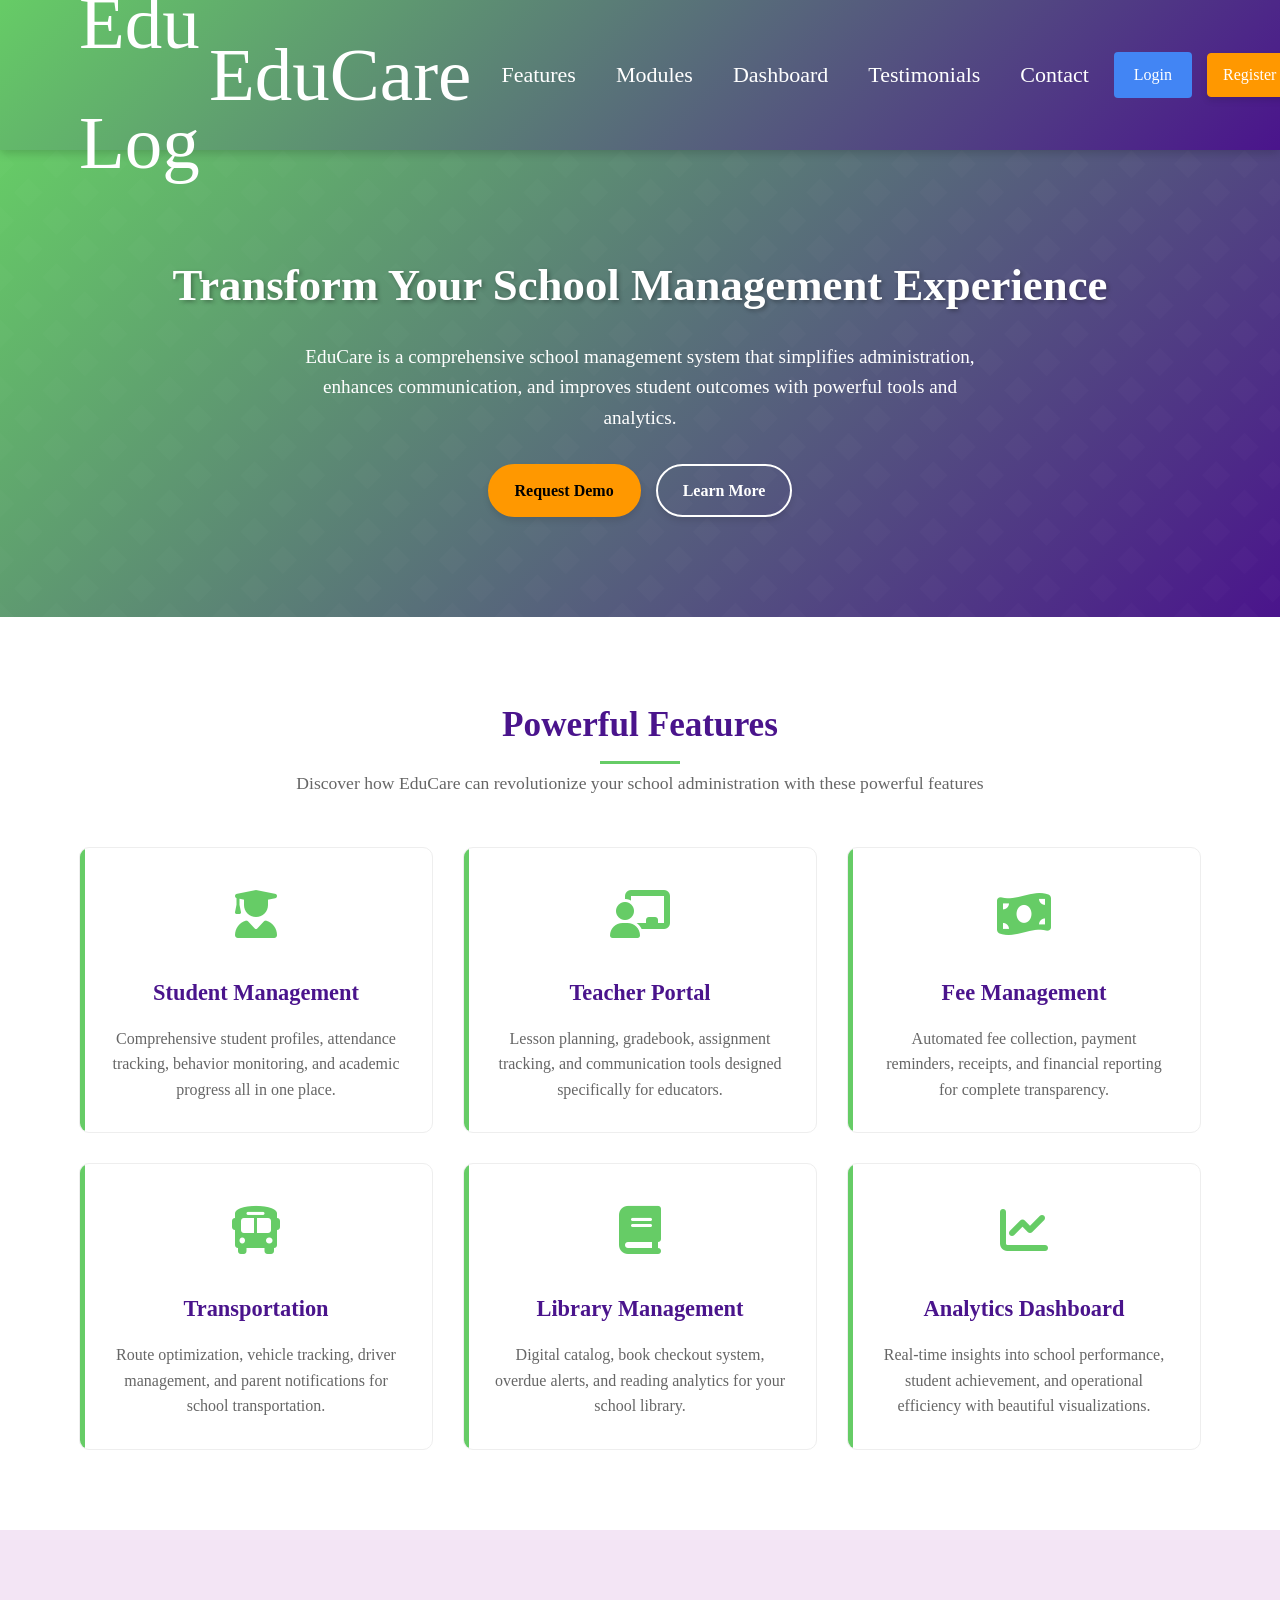
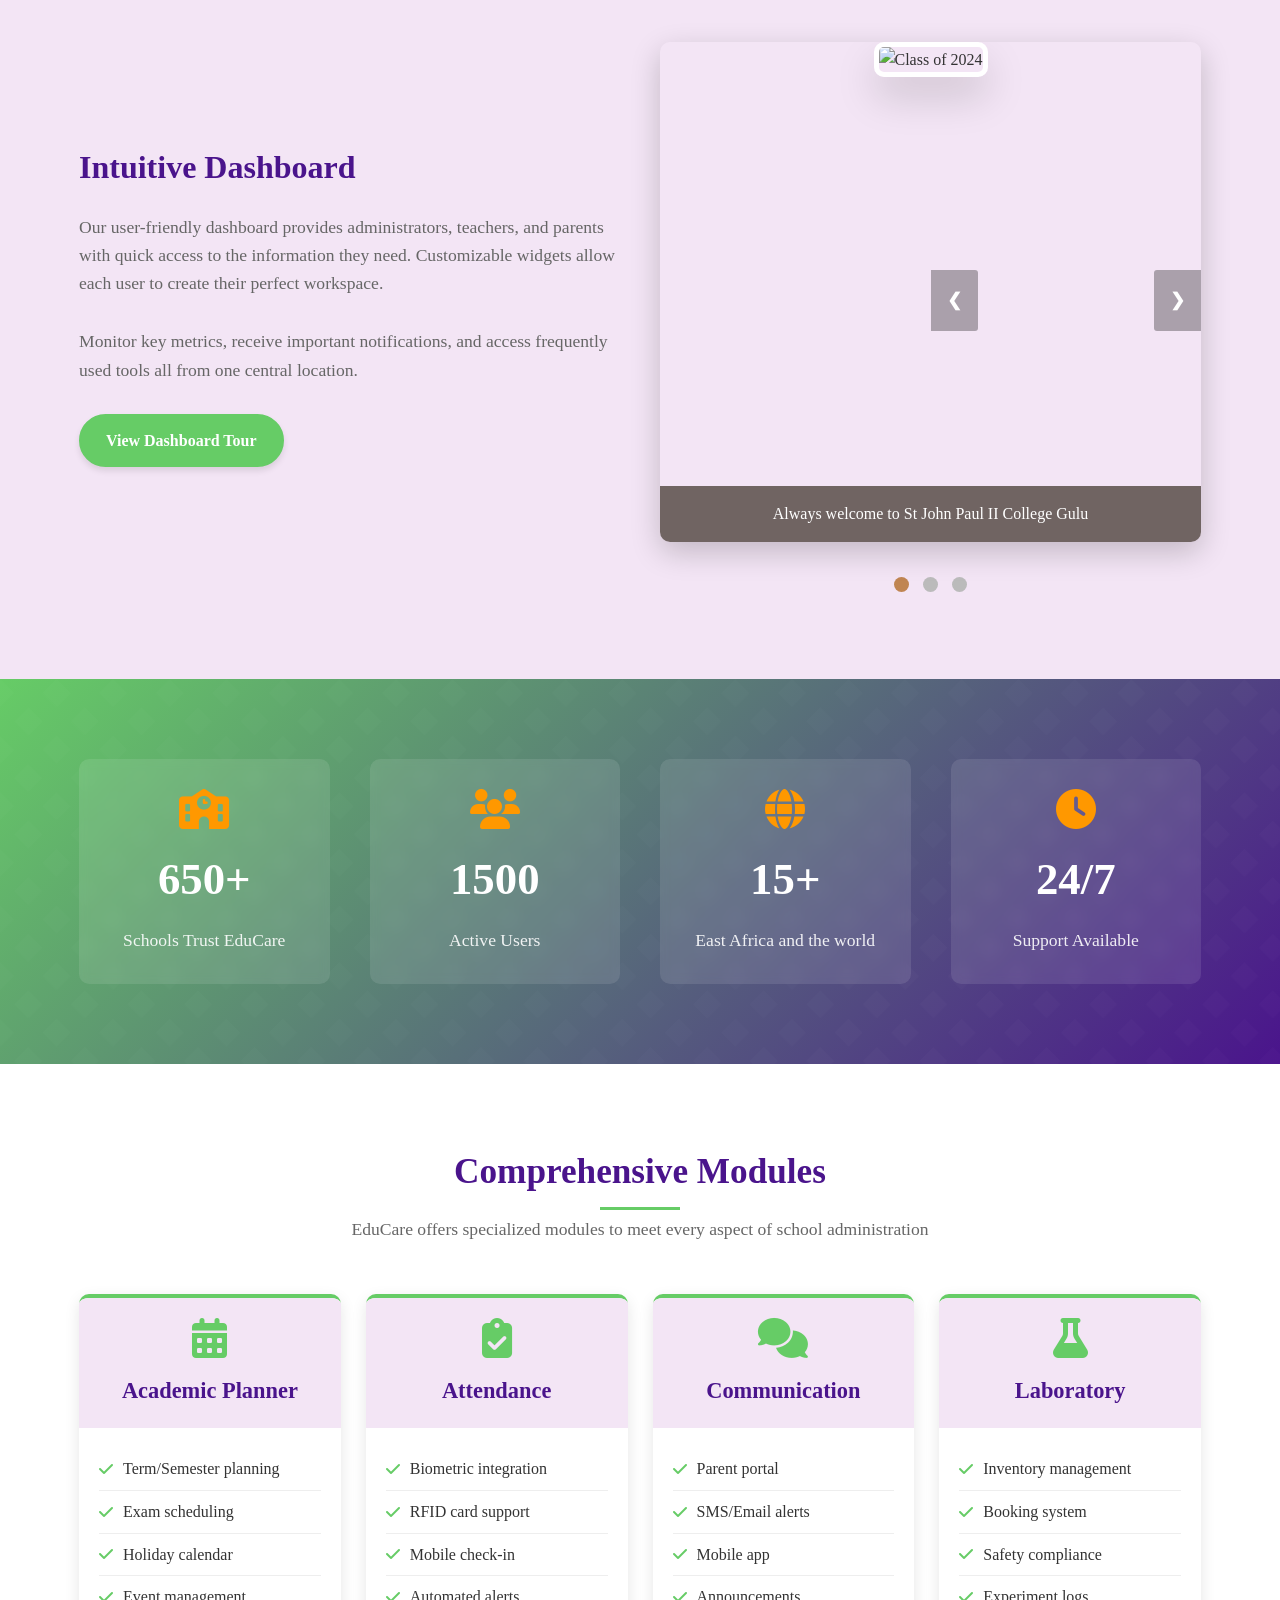
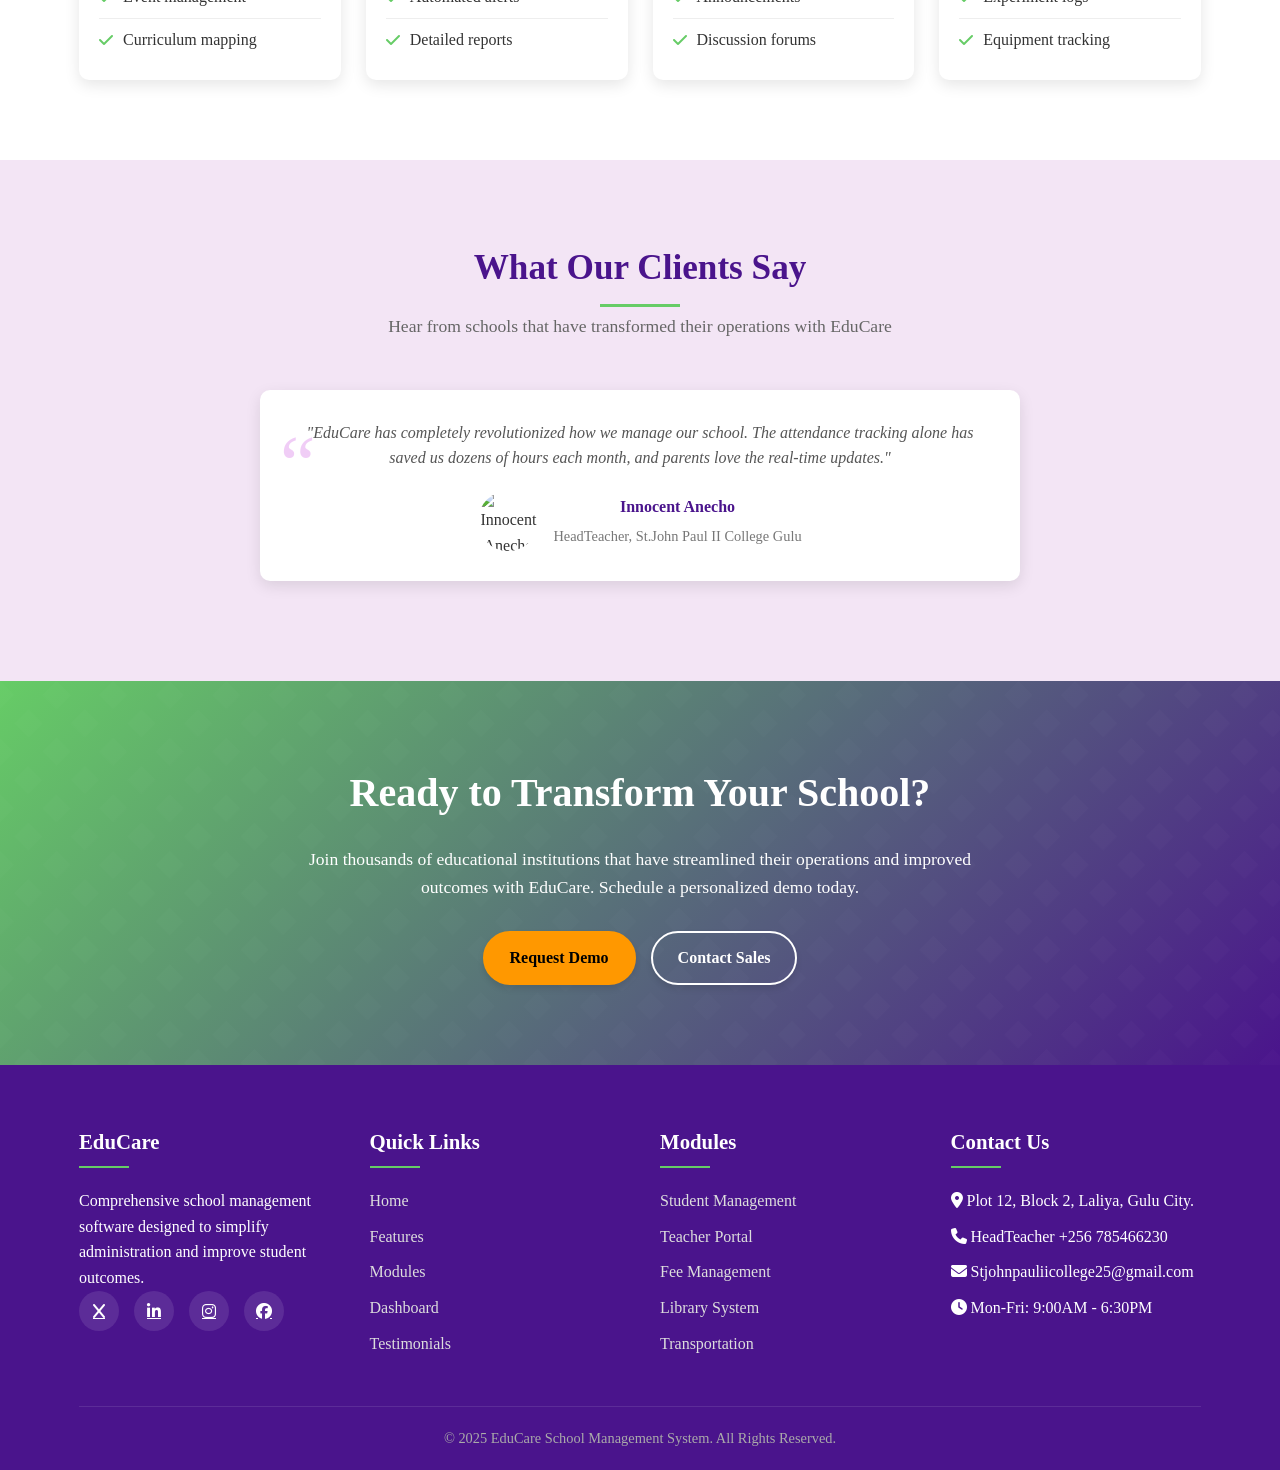
==== index.html @ 8e0f2ba3 "Update index.html" ====
<!DOCTYPE html>
<html lang="en">
<head>
    <meta charset="UTF-8">
    <meta name="viewport" content="width=device-width, initial-scale=1.0">
    <title>EduCare</title>
    <link rel="stylesheet" href="https://cdnjs.cloudflare.com/ajax/libs/font-awesome/6.4.0/css/all.min.css">
    <style>
        /* Global Styles */
         :root {
            --primary-color: #6C6;
            --primary-light: #d05ce3;
            --primary-dark: #6a0080;
            --secondary-color: #673ab7;
            --accent-color: #ff9800;
            --light-color: #f3e5f5;
            --dark-color: #4a148c;
            --success-color: #4caf50;
            --warning-color: #ffeb3b;
            --danger-color: #f44336;
        }
        
        * {
            margin: 0;
            padding: 0;
            box-sizing: border-box;
            
        }
        
        body {
            background-color: var(--light-color);
            color: #333;
            line-height: 1.6;
        }
        
        .container {
            width: 90%;
            max-width: 1200px;
            margin: 0 auto;
            padding: 0 15px;
        }
        
        /* Header Styles */
        header {
            background: linear-gradient(135deg, var(--primary-color), var(--dark-color));
            color: white;
            padding: 15px 0;
            box-shadow: 0 2px 10px rgba(0, 0, 0, 0.2);
            position: sticky;
            top: 0;
            z-index: 100;
        }
        
        .header-container {
            display: flex;
            justify-content: space-between;
            align-items: center;
        }
        
        .logo {
            display: flex;
            align-items: center;
            width: 500px;
            height: 120px;
            font-family: 'Playfair Display', serif;
            font-size: 75px;
        }

        .log-name{
            font-family: "Winky Rough", sans-serif;
            font-size: 45px;
        }

   
        
        .logo img {
            height: 40px;
            margin-right: 10px;
            width: 120px;
            height: auto;
        }
        
        .logo h1 {
            font-size: 45px;
            font-weight: 700;
            font-family: "Winky Rough", sans-serif;

        }
        
        nav ul {
            display: flex;
            list-style: none;
        }
        
        nav ul li {
            margin-left: 20px;
        }
        
        nav ul li a {
            color: white;
            text-decoration: none;
            font-weight: 500;
            transition: color 0.3s;
            padding: 5px 10px;
            border-radius: 4px;
        }
        
        nav ul li a:hover {
            background-color: rgba(255, 255, 255, 0.2);
        }
        
        .user-actions {
            display: flex;
            align-items: center;
        }
        
        .heads{
            font-size: 22px;
        }
        .user-actions a {
            color: white;
            text-decoration: none;
            margin-left: 15px;
            font-weight: 500;
        }
        
        .user-actions .btn {
            padding: 8px 15px;
            border-radius: 4px;
        }
        
        .btn-login {
            background-color: transparent;
            border: 1px solid white;
        }
        
        .btn-register {
            background-color: var(--accent-color);
            border: 1px solid var(--accent-color);
            color: #000;
        }
        
        .mobile-menu-btn {
            display: none;
            background: none;
            border: none;
            color: white;
            font-size: 1.5rem;
            cursor: pointer;
        }
        
        /* Hero Section */
        .hero {
            background: linear-gradient(135deg, var(--primary-color), var(--dark-color));
            color: white;
            padding: 100px 0;
            text-align: center;
            position: relative;
            overflow: hidden;
        }
        
        .hero::before {
            content: '';
            position: absolute;
            top: 0;
            left: 0;
            width: 100%;
            height: 100%;
            background: url('[data-uri]');
            opacity: 0.3;
        }
        
        .hero-content {
            position: relative;
            z-index: 1;
        }
        
        .hero h2 {
            font-size: 2.8rem;
            margin-bottom: 20px;
            text-shadow: 2px 2px 4px rgba(0, 0, 0, 0.3);
        }
        
        .hero p {
            font-size: 1.2rem;
            max-width: 700px;
            margin: 0 auto 30px;
        }
        
        .hero-btns {
            display: flex;
            justify-content: center;
            gap: 15px;
            flex-wrap: wrap;
        }
        
        .btn {
            padding: 12px 25px;
            border-radius: 30px;
            text-decoration: none;
            font-weight: 600;
            transition: all 0.3s;
            display: inline-block;
            box-shadow: 0 4px 6px rgba(0, 0, 0, 0.1);
        }
        
        .btn-primary {
            background-color: var(--accent-color);
            color: #000;
            border: 2px solid var(--accent-color);
        }
        
        .btn-primary:hover {
            background-color: transparent;
            color: white;
            transform: translateY(-3px);
            box-shadow: 0 6px 8px rgba(0, 0, 0, 0.15);
        }
        
        .btn-secondary {
            background-color: transparent;
            color: white;
            border: 2px solid white;
        }
        
        .btn-secondary:hover {
            background-color: white;
            color: var(--primary-color);
            transform: translateY(-3px);
            box-shadow: 0 6px 8px rgba(0, 0, 0, 0.15);
        }
        
        /* Features Section */
        .features {
            padding: 80px 0;
            background-color: white;
        }
        
        .section-title {
            text-align: center;
            margin-bottom: 50px;
        }
        
        .section-title h2 {
            font-size: 2.2rem;
            color: var(--dark-color);
            margin-bottom: 15px;
            position: relative;
            display: inline-block;
        }
        
        .section-title h2::after {
            content: '';
            position: absolute;
            bottom: -10px;
            left: 50%;
            transform: translateX(-50%);
            width: 80px;
            height: 3px;
            background-color: var(--primary-color);
        }
        
        .section-title p {
            color: #666;
            max-width: 700px;
            margin: 0 auto;
            font-size: 1.1rem;
        }
        
        .features-grid {
            display: grid;
            grid-template-columns: repeat(auto-fit, minmax(300px, 1fr));
            gap: 30px;
        }
        
        .feature-card {
            background-color: white;
            border-radius: 10px;
            padding: 30px;
            text-align: center;
            transition: transform 0.3s, box-shadow 0.3s;
            border: 1px solid #eee;
            position: relative;
            overflow: hidden;
        }
        
        .feature-card::before {
            content: '';
            position: absolute;
            top: 0;
            left: 0;
            width: 5px;
            height: 100%;
            background-color: var(--primary-color);
            transition: width 0.3s;
        }
        
        .feature-card:hover {
            transform: translateY(-10px);
            box-shadow: 0 15px 30px rgba(0, 0, 0, 0.1);
        }
        
        .feature-card:hover::before {
            width: 100%;
            opacity: 0.1;
        }
        
        .feature-icon {
            font-size: 3rem;
            color: var(--primary-color);
            margin-bottom: 20px;
            position: relative;
            z-index: 1;
        }
        
        .feature-card h3 {
            font-size: 1.4rem;
            margin-bottom: 15px;
            color: var(--dark-color);
            position: relative;
            z-index: 1;
        }
        
        .feature-card p {
            color: #666;
            position: relative;
            z-index: 1;
        }
        
        /* Dashboard Preview */
        .dashboard-preview {
            padding: 80px 0;
            background-color: var(--light-color);
        }
        
        .dashboard-container {
            display: flex;
            align-items: center;
            gap: 40px;
            flex-wrap: wrap;
        }
        
        .dashboard-content {
            flex: 1;
            min-width: 300px;
        }
        
        .dashboard-content h2 {
            font-size: 2rem;
            color: var(--dark-color);
            margin-bottom: 20px;
        }
        
        .dashboard-content p {
            color: #666;
            margin-bottom: 30px;
            font-size: 1.1rem;
        }
        
        .dashboard-image {
            flex: 1;
            min-width: 300px;
            text-align: center;
            position: relative;
        }
        
        .dashboard-image img {
            max-width: 100%;
            border-radius: 10px;
            box-shadow: 0 20px 40px rgba(0, 0, 0, 0.15);
            border: 5px solid white;
        }
        
        .dashboard-image::before {
            content: '';
            position: absolute;
            width: 100%;
            height: 100%;
            border: 2px dashed var(--primary-color);
            border-radius: 15px;
            top: -15px;
            left: -15px;
            z-index: -1;
        }
        
        /* Stats Section */
        .stats {
            padding: 80px 0;
            background: linear-gradient(135deg, var(--primary-color), var(--dark-color));
            color: white;
            position: relative;
            overflow: hidden;
        }
        
        .stats::before {
            content: '';
            position: absolute;
            top: 0;
            left: 0;
            width: 100%;
            height: 100%;
            background: url('[data-uri]');
            opacity: 0.3;
        }
        
        .stats-content {
            position: relative;
            z-index: 1;
        }
        
        .stats-grid {
            display: grid;
            grid-template-columns: repeat(auto-fit, minmax(200px, 1fr));
            gap: 40px;
            text-align: center;
        }
        
        .stat-item {
            padding: 30px;
            background-color: rgba(255, 255, 255, 0.1);
            border-radius: 10px;
            backdrop-filter: blur(5px);
            transition: transform 0.3s;
        }
        
        .stat-item:hover {
            transform: translateY(-10px);
            background-color: rgba(255, 255, 255, 0.2);
        }
        
        .stat-item i {
            font-size: 2.5rem;
            margin-bottom: 15px;
            color: var(--accent-color);
        }
        
        .stat-item h3 {
            font-size: 2.8rem;
            margin-bottom: 10px;
            font-weight: 700;
        }
        
        .stat-item p {
            font-size: 1.1rem;
            opacity: 0.9;
        }
        
        /* Modules Section */
        .modules {
            padding: 80px 0;
            background-color: white;
        }
        
        .modules-grid {
            display: grid;
            grid-template-columns: repeat(auto-fit, minmax(250px, 1fr));
            gap: 25px;
        }
        
        .module-card {
            background-color: white;
            border-radius: 10px;
            overflow: hidden;
            box-shadow: 0 5px 15px rgba(0, 0, 0, 0.1);
            transition: transform 0.3s, box-shadow 0.3s;
            border-top: 4px solid var(--primary-color);
        }
        
        .module-card:hover {
            transform: translateY(-10px);
            box-shadow: 0 15px 30px rgba(0, 0, 0, 0.15);
        }
        
        .module-header {
            background-color: var(--light-color);
            padding: 20px;
            text-align: center;
        }
        
        .module-header i {
            font-size: 2.5rem;
            color: var(--primary-color);
            margin-bottom: 15px;
        }
        
        .module-header h3 {
            color: var(--dark-color);
            font-size: 1.4rem;
        }
        
        .module-body {
            padding: 20px;
        }
        
        .module-features {
            list-style: none;
        }
        
        .module-features li {
            padding: 8px 0;
            border-bottom: 1px solid #eee;
            display: flex;
            align-items: center;
        }
        
        .module-features li:last-child {
            border-bottom: none;
        }
        
        .module-features li i {
            margin-right: 10px;
            color: var(--primary-color);
        }
        
        /* Testimonials */
        .testimonials {
            padding: 80px 0;
            background-color: var(--light-color);
        }
        
        .testimonial-slider {
            max-width: 800px;
            margin: 0 auto;
            position: relative;
        }
        
        .testimonial {
            background-color: white;
            padding: 30px;
            border-radius: 10px;
            box-shadow: 0 5px 15px rgba(0, 0, 0, 0.1);
            text-align: center;
            margin: 20px;
            position: relative;
        }
        
        .testimonial::before {
            content: '\201C';
            font-size: 5rem;
            color: var(--primary-light);
            opacity: 0.3;
            position: absolute;
            top: 10px;
            left: 20px;
            font-family: Georgia, serif;
        }
        
        .testimonial-content {
            position: relative;
            z-index: 1;
            margin-bottom: 20px;
            font-style: italic;
            color: #555;
        }
        
        .testimonial-author {
            display: flex;
            align-items: center;
            justify-content: center;
        }
        
        .author-img {
            width: 60px;
            height: 60px;
            border-radius: 50%;
            overflow: hidden;
            margin-right: 15px;
        }
        
        .author-img img {
            width: 100%;
            height: 100%;
            object-fit: cover;
        }
        
        .author-info h4 {
            color: var(--dark-color);
            margin-bottom: 5px;
        }
        
        .author-info p {
            color: #777;
            font-size: 0.9rem;
        }
        
        /* CTA Section */
        .cta {
            padding: 80px 0;
            background: linear-gradient(135deg, var(--primary-color), var(--dark-color));
            color: white;
            text-align: center;
            position: relative;
            overflow: hidden;
        }
        
        .cta::before {
            content: '';
            position: absolute;
            top: 0;
            left: 0;
            width: 100%;
            height: 100%;
            background: url('[data-uri]');
            opacity: 0.3;
        }
        
        .cta-content {
            position: relative;
            z-index: 1;
        }
        
        .cta h2 {
            font-size: 2.5rem;
            margin-bottom: 20px;
        }
        
        .cta p {
            max-width: 700px;
            margin: 0 auto 30px;
            font-size: 1.1rem;
        }
        
        /* Footer */
        footer {
            background-color: var(--dark-color);
            color: white;
            padding: 60px 0 20px;
        }
        
        .footer-container {
            display: grid;
            grid-template-columns: repeat(auto-fit, minmax(200px, 1fr));
            gap: 40px;
            margin-bottom: 40px;
        }
        
        .footer-col h3 {
            font-size: 1.3rem;
            margin-bottom: 20px;
            position: relative;
            padding-bottom: 10px;
        }
        
        .footer-col h3::after {
            content: '';
            position: absolute;
            bottom: 0;
            left: 0;
            width: 50px;
            height: 2px;
            background-color: var(--primary-color);
        }
        
        .footer-col ul {
            list-style: none;
        }
        
        .footer-col ul li {
            margin-bottom: 10px;
        }
        
        .footer-col ul li a {
            color: #ddd;
            text-decoration: none;
            transition: color 0.3s;
        }
        
        .footer-col ul li a:hover {
            color: var(--accent-color);
        }
        
        .footer-col .social-links {
            display: flex;
            gap: 15px;
        }
        
        .footer-col .social-links a {
            display: inline-flex;
            align-items: center;
            justify-content: center;
            width: 40px;
            height: 40px;
            background-color: rgba(255, 255, 255, 0.1);
            border-radius: 50%;
            color: white;
            transition: all 0.3s;
        }
        
        .footer-col .social-links a:hover {
            background-color: var(--primary-color);
            transform: translateY(-3px);
        }
        
        .footer-bottom {
            text-align: center;
            padding-top: 20px;
            border-top: 1px solid rgba(255, 255, 255, 0.1);
            color: #aaa;
            font-size: 0.9rem;
        }
        
        /* Responsive Styles */
        @media (max-width: 992px) {
            .dashboard-container {
                flex-direction: column;
            }
            
            .dashboard-content, .dashboard-image {
                text-align: center;
            }
            
            .dashboard-image {
                margin-top: 30px;
            }
        }
        
        @media (max-width: 768px) {
            nav ul {
                display: none;
                position: absolute;
                top: 70px;
                left: 0;
                width: 100%;
                background-color: var(--dark-color);
                flex-direction: column;
                padding: 20px 0;
                box-shadow: 0 5px 10px rgba(0, 0, 0, 0.1);
            }
            
            nav ul.show {
                display: flex;
            }
            
            nav ul li {
                margin: 0;
                text-align: center;
            }
            
            nav ul li a {
                display: block;
                padding: 10px 0;
            }
            
            .mobile-menu-btn {
                display: block;
            }
            
            .hero h2 {
                font-size: 2.2rem;
            }
            
            .hero p {
                font-size: 1rem;
            }
            
            .section-title h2 {
                font-size: 1.8rem;
            }
        }
        
        @media (max-width: 576px) {
            .hero-btns {
                flex-direction: column;
                align-items: center;
            }
            
            .btn {
                width: 100%;
                max-width: 250px;
                margin-bottom: 10px;
            }
            
            .stats-grid {
                grid-template-columns: 1fr;
            }
        }
    </style>
</head>
<body>
    <!-- Header -->
    <header>
        <div class="container header-container">
            <div class="logo">
                <img src="Assets/SJPC_Logo_2025@4x.png" alt="EduCare Logo">
                <p class="logo-name">EduCare</p>
            </div>
            
            <button class="mobile-menu-btn" id="mobileMenuBtn">
                <i class="fas fa-bars"></i>
            </button>
            
            <nav>
                <div class="heads">
                    <ul id="mainMenu">
                        <li><a href="#features">Features</a></li>
                        <li><a href="#modules">Modules</a></li>
                        <li><a href="#dashboard">Dashboard</a></li>
                        <li><a href="#testimonials">Testimonials</a></li>
                        <li><a href="#contact">Contact</a></li>
                    </ul>

                </div>
               
            </nav>
            
            <div class="user-actions">
                <a href="login.html" class="login-link">Login</a>

<style>
  .login-link {
    display: inline-block;
    padding: 10px 20px;
    background-color: #4285f4;
    color: white;
    text-decoration: none;
    border-radius: 4px;
    font-weight: bold;
    transition: background-color 0.3s;
  }
  
  .login-link:hover {
    background-color: #3367d6;
  }
</style>
                <a href="#" class="btn btn-register">Register</a>
            </div>
        </div>
    </header>
    
    <!-- Hero Section -->
    <section class="hero">
        <div class="container hero-content">
            <h2>Transform Your School Management Experience</h2>
            <p>EduCare is a comprehensive school management system that simplifies administration, enhances communication, and improves student outcomes with powerful tools and analytics.</p>
            <div class="hero-btns">
                <a href="#" class="btn btn-primary">Request Demo</a>
                <a href="#" class="btn btn-secondary">Learn More</a>
            </div>
        </div>
    </section>
    
    <!-- Features Section -->
    <section class="features" id="features">
        <div class="container">
            <div class="section-title">
                <h2>Powerful Features</h2>
                <p>Discover how EduCare can revolutionize your school administration with these powerful features</p>
            </div>
            
            <div class="features-grid">
                <div class="feature-card">
                    <div class="feature-icon">
                        <i class="fas fa-user-graduate"></i>
                    </div>
                    <h3>Student Management</h3>
                    <p>Comprehensive student profiles, attendance tracking, behavior monitoring, and academic progress all in one place.</p>
                </div>
                
                <div class="feature-card">
                    <div class="feature-icon">
                        <i class="fas fa-chalkboard-teacher"></i>
                    </div>
                    <h3>Teacher Portal</h3>
                    <p>Lesson planning, gradebook, assignment tracking, and communication tools designed specifically for educators.</p>
                </div>
                
                <div class="feature-card">
                    <div class="feature-icon">
                        <i class="fas fa-money-bill-wave"></i>
                    </div>
                    <h3>Fee Management</h3>
                    <p>Automated fee collection, payment reminders, receipts, and financial reporting for complete transparency.</p>
                </div>
                
                <div class="feature-card">
                    <div class="feature-icon">
                        <i class="fas fa-bus"></i>
                    </div>
                    <h3>Transportation</h3>
                    <p>Route optimization, vehicle tracking, driver management, and parent notifications for school transportation.</p>
                </div>
                
                <div class="feature-card">
                    <div class="feature-icon">
                        <i class="fas fa-book"></i>
                    </div>
                    <h3>Library Management</h3>
                    <p>Digital catalog, book checkout system, overdue alerts, and reading analytics for your school library.</p>
                </div>
                
                <div class="feature-card">
                    <div class="feature-icon">
                        <i class="fas fa-chart-line"></i>
                    </div>
                    <h3>Analytics Dashboard</h3>
                    <p>Real-time insights into school performance, student achievement, and operational efficiency with beautiful visualizations.</p>
                </div>
            </div>
        </div>
    </section>
    
    <!-- Dashboard Preview -->
    <section class="dashboard-preview" id="dashboard">
        <div class="container dashboard-container">
            <div class="dashboard-content">
                <h2>Intuitive Dashboard</h2>
                <p>Our user-friendly dashboard provides administrators, teachers, and parents with quick access to the information they need. Customizable widgets allow each user to create their perfect workspace.</p>
                <p>Monitor key metrics, receive important notifications, and access frequently used tools all from one central location.</p>
                <a href="#" class="btn btn-primary" style="background-color: var(--primary-color); color: white; border-color: var(--primary-color);">View Dashboard Tour</a>
            </div>
            <div class="dashboard-image">
                <!DOCTYPE html>
<html lang="en">
<head>
    <meta charset="UTF-8">
    <meta name="viewport" content="width=device-width, initial-scale=1.0">
    <title>Slideshow </title>
    <style>
        :root {
            --primary: #e8c6b0;
            --secondary: #d4a373;
            --dark: #3a2e24;
            --light: #f8f1e9;
            --accent: #c08552;
        }
        
        /* Previous CSS styles remain the same */
        
        /* New Slideshow Styles */
        .slideshow-container {
            position: relative;
            max-width: 1000px;
            margin: 2rem auto;
            overflow: hidden;
            border-radius: 10px;
            box-shadow: 0 10px 30px rgba(0,0,0,0.2);
        }
        
        .mySlides {
            display: none;
            width: 100%;
            height: 500px;
        }
        
        .mySlides img {
            width: 100%;
            height: 100%;
            object-fit: cover;
        }
        
        .slideshow-caption {
            position: absolute;
            bottom: 0;
            width: 100%;
            text-align: center;
            background-color: rgba(58, 46, 36, 0.7);
            color: white;
            padding: 15px 0;
        }
        
        .prev, .next {
            cursor: pointer;
            position: absolute;
            top: 50%;
            width: auto;
            margin-top: -22px;
            padding: 16px;
            color: white;
            font-weight: bold;
            font-size: 18px;
            transition: 0.6s ease;
            border-radius: 0 3px 3px 0;
            user-select: none;
            background-color: rgba(0,0,0,0.3);
        }
        
        .next {
            right: 0;
            border-radius: 3px 0 0 3px;
        }
        
        .prev:hover, .next:hover {
            background-color: rgba(0,0,0,0.8);
        }
        
        .fade {
            animation-name: fade;
            animation-duration: 1.5s;
        }
        
        @keyframes fade {
            from {opacity: .4}
            to {opacity: 1}
        }
        
        .slideshow-dots {
            text-align: center;
            margin-top: 20px;
        }
        
        .dot {
            cursor: pointer;
            height: 15px;
            width: 15px;
            margin: 0 5px;
            background-color: #bbb;
            border-radius: 50%;
            display: inline-block;
            transition: background-color 0.6s ease;
        }
        
        .active, .dot:hover {
            background-color: var(--accent);
        }
        
        @media (max-width: 768px) {
            .mySlides {
                height: 300px;
            }
            
            .slideshow-caption {
                font-size: 0.9rem;
                padding: 10px 0;
            }
        }
    </style>
    <!-- Previous head content remains the same -->
</head>
<body>
    <!-- Previous header and nav content remains the same -->
    
    <!-- Add this slideshow section below the header/navigation -->
    <section id="featured">
        <div class="slideshow-container">
            <div class="mySlides fade">
                <img src="Assets/picture 1" alt="Class of 2024">
                <div class="slideshow-caption">Always welcome to St John Paul II College Gulu</div>
            </div>
            
            <div class="mySlides fade">
                <img src="Assets/222.jpg" alt="Liturgy">
                <div class="slideshow-caption">Liturgy and Religion is Cherished alot </div>
            </div>
            
            <div class="mySlides fade">
                <img src="Assets/333.jpg" alt="Music, Dance and Drama">
                <div class="slideshow-caption">The music and dance makes your day unforgettable</div>
            </div>

            
            <a class="prev" onclick="plusSlides(-1)">❮</a>
            <a class="next" onclick="plusSlides(1)">❯</a>
        </div>
        
        <div class="slideshow-dots">
            <span class="dot" onclick="currentSlide(1)"></span>
            <span class="dot" onclick="currentSlide(2)"></span>
            <span class="dot" onclick="currentSlide(3)"></span>
        </div>
    </section>
    
    <!-- Rest of your existing HTML content remains the same -->
    
    <script>
        // Slideshow functionality
        let slideIndex = 1;
        showSlides(slideIndex);
        
        function plusSlides(n) {
            showSlides(slideIndex += n);
        }
        
        function currentSlide(n) {
            showSlides(slideIndex = n);
        }
        
        function showSlides(n) {
            let i;
            let slides = document.getElementsByClassName("mySlides");
            let dots = document.getElementsByClassName("dot");
            
            if (n > slides.length) {slideIndex = 1}
            if (n < 1) {slideIndex = slides.length}
            
            for (i = 0; i < slides.length; i++) {
                slides[i].style.display = "none";
            }
            
            for (i = 0; i < dots.length; i++) {
                dots[i].className = dots[i].className.replace(" active", "");
            }
            
            slides[slideIndex-1].style.display = "block";
            dots[slideIndex-1].className += " active";
        }
        
        // Auto-advance slides every 5 seconds
        setInterval(function() {
            plusSlides(1);
        }, 5000);
    </script>
</body>
</html>
            </div>
        </div>
    </section>
    
    <!-- Stats Section -->
    <section class="stats">
        <div class="container stats-content">
            <div class="stats-grid">
                <div class="stat-item">
                    <i class="fas fa-school"></i>
                    <h3>650+</h3>
                    <p>Schools Trust EduCare</p>
                </div>
                
                <div class="stat-item">
                    <i class="fas fa-users"></i>
                    <h3>1500</h3>
                    <p>Active Users</p>
                </div>
                
                <div class="stat-item">
                    <i class="fas fa-globe"></i>
                    <h3>15+</h3>
                    <p>East Africa and the world</p>
                </div>
                
                <div class="stat-item">
                    <i class="fas fa-clock"></i>
                    <h3>24/7</h3>
                    <p>Support Available</p>
                </div>
            </div>
        </div>
    </section>
    
    <!-- Modules Section -->
    <section class="modules" id="modules">
        <div class="container">
            <div class="section-title">
                <h2>Comprehensive Modules</h2>
                <p>EduCare offers specialized modules to meet every aspect of school administration</p>
            </div>
            
            <div class="modules-grid">
                <div class="module-card">
                    <div class="module-header">
                        <i class="fas fa-calendar-alt"></i>
                        <h3>Academic Planner</h3>
                    </div>
                    <div class="module-body">
                        <ul class="module-features">
                            <li><i class="fas fa-check"></i> Term/Semester planning</li>
                            <li><i class="fas fa-check"></i> Exam scheduling</li>
                            <li><i class="fas fa-check"></i> Holiday calendar</li>
                            <li><i class="fas fa-check"></i> Event management</li>
                            <li><i class="fas fa-check"></i> Curriculum mapping</li>
                        </ul>
                    </div>
                </div>
                
                <div class="module-card">
                    <div class="module-header">
                        <i class="fas fa-clipboard-check"></i>
                        <h3>Attendance</h3>
                    </div>
                    <div class="module-body">
                        <ul class="module-features">
                            <li><i class="fas fa-check"></i> Biometric integration</li>
                            <li><i class="fas fa-check"></i> RFID card support</li>
                            <li><i class="fas fa-check"></i> Mobile check-in</li>
                            <li><i class="fas fa-check"></i> Automated alerts</li>
                            <li><i class="fas fa-check"></i> Detailed reports</li>
                        </ul>
                    </div>
                </div>
                
                <div class="module-card">
                    <div class="module-header">
                        <i class="fas fa-comments"></i>
                        <h3>Communication</h3>
                    </div>
                    <div class="module-body">
                        <ul class="module-features">
                            <li><i class="fas fa-check"></i> Parent portal</li>
                            <li><i class="fas fa-check"></i> SMS/Email alerts</li>
                            <li><i class="fas fa-check"></i> Mobile app</li>
                            <li><i class="fas fa-check"></i> Announcements</li>
                            <li><i class="fas fa-check"></i> Discussion forums</li>
                        </ul>
                    </div>
                </div>
                
                <div class="module-card">
                    <div class="module-header">
                        <i class="fas fa-flask"></i>
                        <h3>Laboratory</h3>
                    </div>
                    <div class="module-body">
                        <ul class="module-features">
                            <li><i class="fas fa-check"></i> Inventory management</li>
                            <li><i class="fas fa-check"></i> Booking system</li>
                            <li><i class="fas fa-check"></i> Safety compliance</li>
                            <li><i class="fas fa-check"></i> Experiment logs</li>
                            <li><i class="fas fa-check"></i> Equipment tracking</li>
                        </ul>
                    </div>
                </div>
            </div>
        </div>
    </section>
    
    <!-- Testimonials -->
    <section class="testimonials" id="testimonials">
        <div class="container">
            <div class="section-title">
                <h2>What Our Clients Say</h2>
                <p>Hear from schools that have transformed their operations with EduCare</p>
            </div>
            
            <div class="testimonial-slider">
                <div class="testimonial">
                    <p class="testimonial-content">"EduCare has completely revolutionized how we manage our school. The attendance tracking alone has saved us dozens of hours each month, and parents love the real-time updates."</p>
                    <div class="testimonial-author">
                        <div class="author-img">
                            <img src="https://www.stjohnpaul2college.ac.ug/wp-content/uploads/2025/02/Headteacher-809x809-1.webp" alt="Innocent Anecho">
                        </div>
                        <div class="author-info">
                            <h4>Innocent Anecho</h4>
                            <p>Principal, St. John Paul II College Gulu</p>
                        </div>
                    </div>
                </div>
            </div>
        </div>
    </section>
    
    <!-- CTA Section -->
    <section class="cta" id="contact">
        <div class="container cta-content">
            <h2>Ready to Transform Your School?</h2>
            <p>Join thousands of educational institutions that have streamlined their operations and improved outcomes with EduCare. Schedule a personalized demo today.</p>
            <div class="hero-btns">
                <a href="#" class="btn btn-primary">Request Demo</a>
                <a href="#" class="btn btn-secondary">Contact Sales</a>
            </div>
        </div>
    </section>
    
    <!-- Footer -->
    <footer>
        <div class="container">
            <div class="footer-container">
                <div class="footer-col">
                    <h3>EduCare</h3>
                    <p>Comprehensive school management software designed to simplify administration and improve student outcomes.</p>
                    <div class="social-links">
                        <a href="https://x.com/sjp2cgulu?lang=en"><i class="fab fa-x"></i></a>
                        <a href="https://ug.linkedin.com/in/anecho-innocent-45238ba9?original_referer=https%3A%2F%2Fwww.google.com%2F"><i class="fab fa-linkedin-in"></i></a>
                        <a href="https://www.instagram.com/the_saints_gram/"><i class="fab fa-instagram"></i></a>
                        <a href="https://www.facebook.com/sjp2cgulu/"><i class="fab fa-facebook"></i></a>
                    </div>
                </div>
                
                <div class="footer-col">
                    <h3>Quick Links</h3>
                    <ul>
                        <li><a href="#">Home</a></li>
                        <li><a href="#features">Features</a></li>
                        <li><a href="#modules">Modules</a></li>
                        <li><a href="#dashboard">Dashboard</a></li>
                        <li><a href="#testimonials">Testimonials</a></li>
                    </ul>
                </div>
                
                <div class="footer-col">
                    <h3>Modules</h3>
                    <ul>
                        <li><a href="#">Student Management</a></li>
                        <li><a href="#">Teacher Portal</a></li>
                        <li><a href="#">Fee Management</a></li>
                        <li><a href="#">Library System</a></li>
                        <li><a href="#">Transportation</a></li>
                    </ul>
                </div>
                
                <div class="footer-col">
                    <h3>Contact Us</h3>
                    <ul>
                        <li><i class="fas fa-map-marker-alt"></i> Plot 12, Block 2, Laliya, Gulu City.</li>
                        <li><i class="fas fa-phone"></i> HeadTeacher +256 785466230 </li>
                        <li><i class="fas fa-envelope"></i> Stjohnpauliicollege25@gmail.com</li>
                        <li><i class="fas fa-clock"></i> Mon-Fri: 9:00AM - 6:30PM</li>
                    </ul>
                </div>
            </div>
            
            <div class="footer-bottom">
                <p>&copy; 2025 EduCare School Management System. All Rights Reserved.</p>
            </div>
        </div>
    </footer>
    
    <script>
        // Mobile Menu Toggle
        const mobileMenuBtn = document.getElementById('mobileMenuBtn');
        const mainMenu = document.getElementById('mainMenu');
        
        mobileMenuBtn.addEventListener('click', () => {
            mainMenu.classList.toggle('show');
        });
        
        // Smooth Scrolling for Anchor Links
        document.querySelectorAll('a[href^="#"]').forEach(anchor => {
            anchor.addEventListener('click', function(e) {
                e.preventDefault();
                
                const targetId = this.getAttribute('href');
                if (targetId === '#') return;
                
                const targetElement = document.querySelector(targetId);
                if (targetElement) {
                    window.scrollTo({
                        top: targetElement.offsetTop - 70,
                        behavior: 'smooth'
                    });
                    
                    // Close mobile menu if open
                    if (mainMenu.classList.contains('show')) {
                        mainMenu.classList.remove('show');
                    }
                }
            });
        });
        
        // Simple testimonial slider
        const testimonials = [
            {
                content: "EduCare has completely revolutionized how we manage our school. The attendance tracking alone has saved us dozens of hours each month, and parents love the real-time updates.",
                name: "Innocent Anecho",
                position: "HeadTeacher, St.John Paul II College Gulu",
                image: "https://www.stjohnpaul2college.ac.ug/wp-content/uploads/2025/02/Headteacher-809x809-1.webp"
            },
            {
                content: "The fee management system has reduced our late payments by 75%. The automated reminders and online payment options have made life easier for both parents and our admin staff.",
                name: "Okwera shadrack ",
                position: " Asst.Bursar, St.John Paul II College Gulu",
                image: "https://www.stjohnpaul2college.ac.ug/wp-content/uploads/2025/02/cultural-diversity.jpg"
            },
            {
                content: "As a teacher, I appreciate how easy it is to record grades and generate report cards. The analytics help me identify students who need extra help before it's too late.",
                name: "Piloya Kev",
                position: "Teacher, St.John Paul II College Gulu ",
                image: "https://th.bing.com/th/id/OIP.P0OWuP06BgFCz7IeNTX-fAHaLk?w=115&h=180&c=7&r=0&o=5&pid=1.7"
            }
        ];
        
        let currentTestimonial = 0;
        const testimonialElement = document.querySelector('.testimonial');
        
        function updateTestimonial() {
            const testimonial = testimonials[currentTestimonial];
            testimonialElement.innerHTML = `
                <p class="testimonial-content">"${testimonial.content}"</p>
                <div class="testimonial-author">
                    <div class="author-img">
                        <img src="${testimonial.image}" alt="${testimonial.name}">
                    </div>
                    <div class="author-info">
                        <h4>${testimonial.name}</h4>
                        <p>${testimonial.position}</p>
                    </div>
                </div>
            `;
            
            currentTestimonial = (currentTestimonial + 1) % testimonials.length;
        }
        
        // Change testimonial every 5 seconds
        setInterval(updateTestimonial, 5000);
        
        // Initialize first testimonial
        updateTestimonial();
    </script>
</body>
</html>
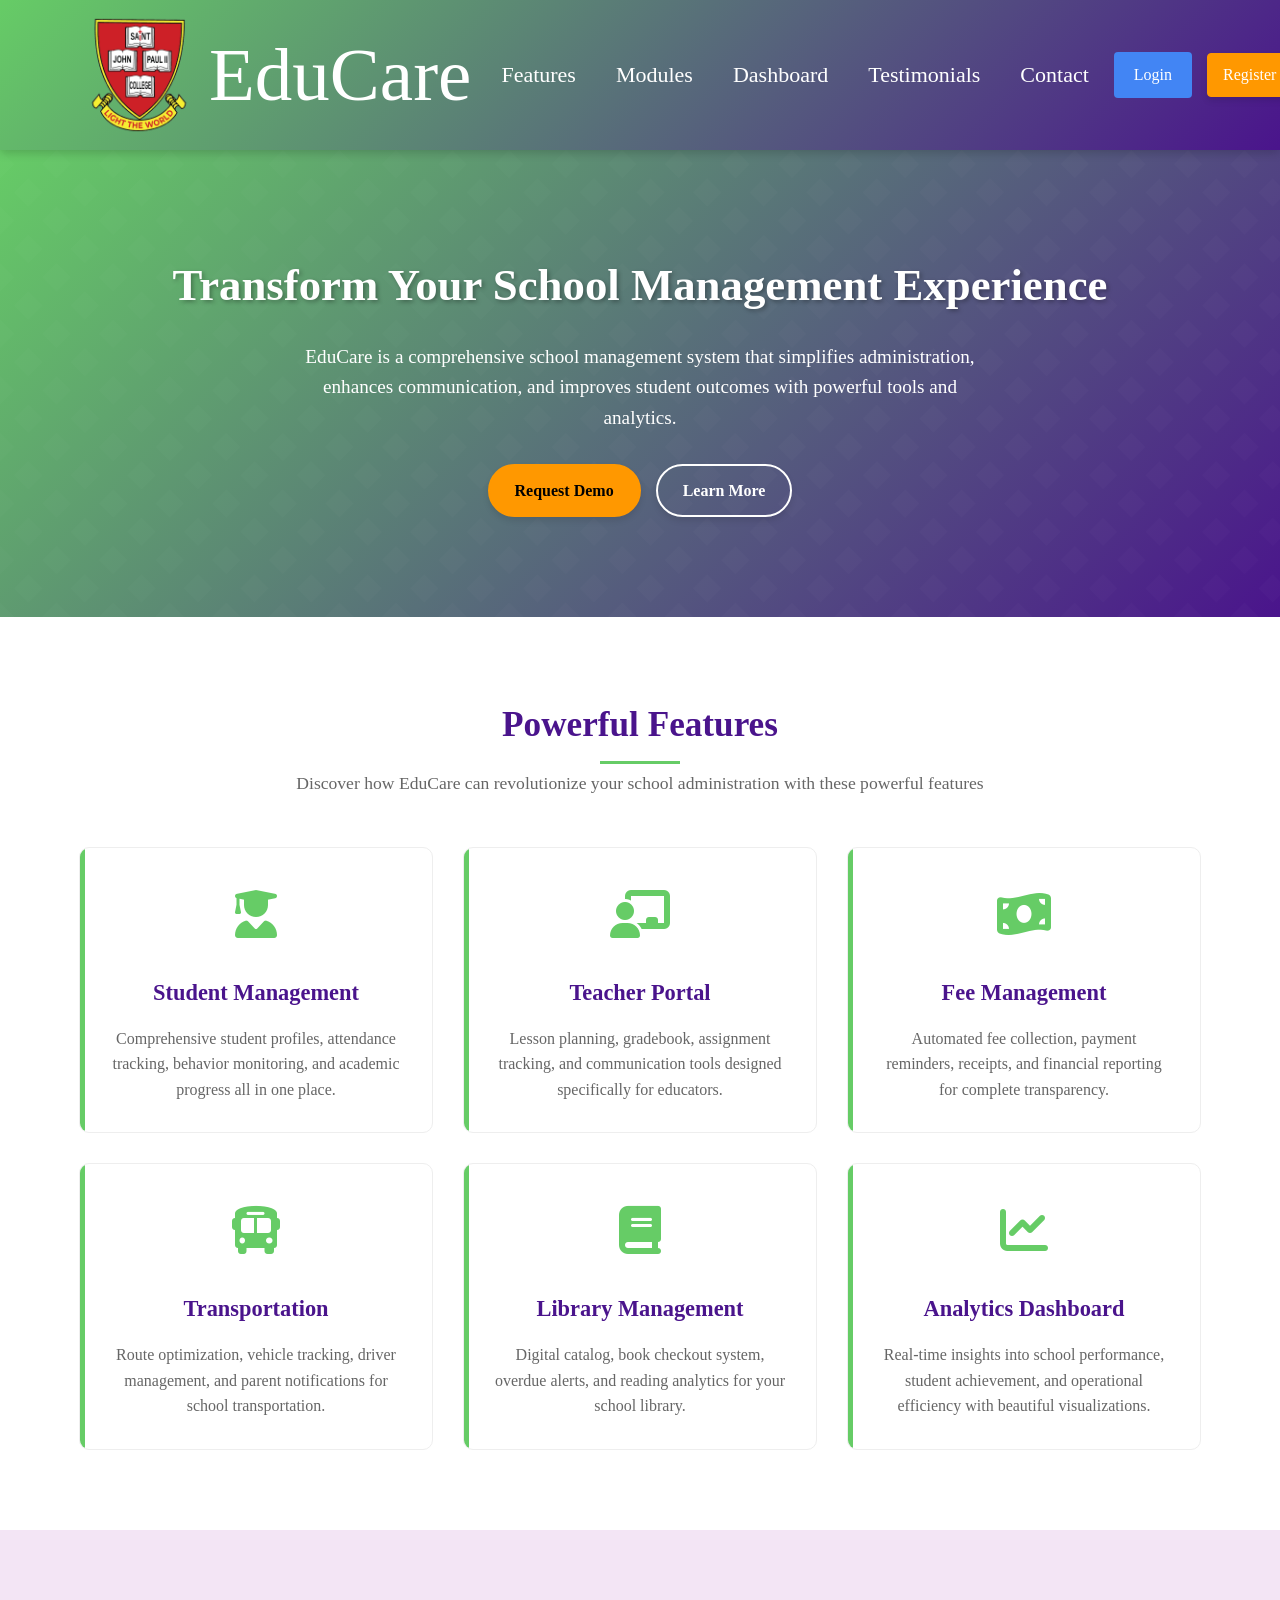
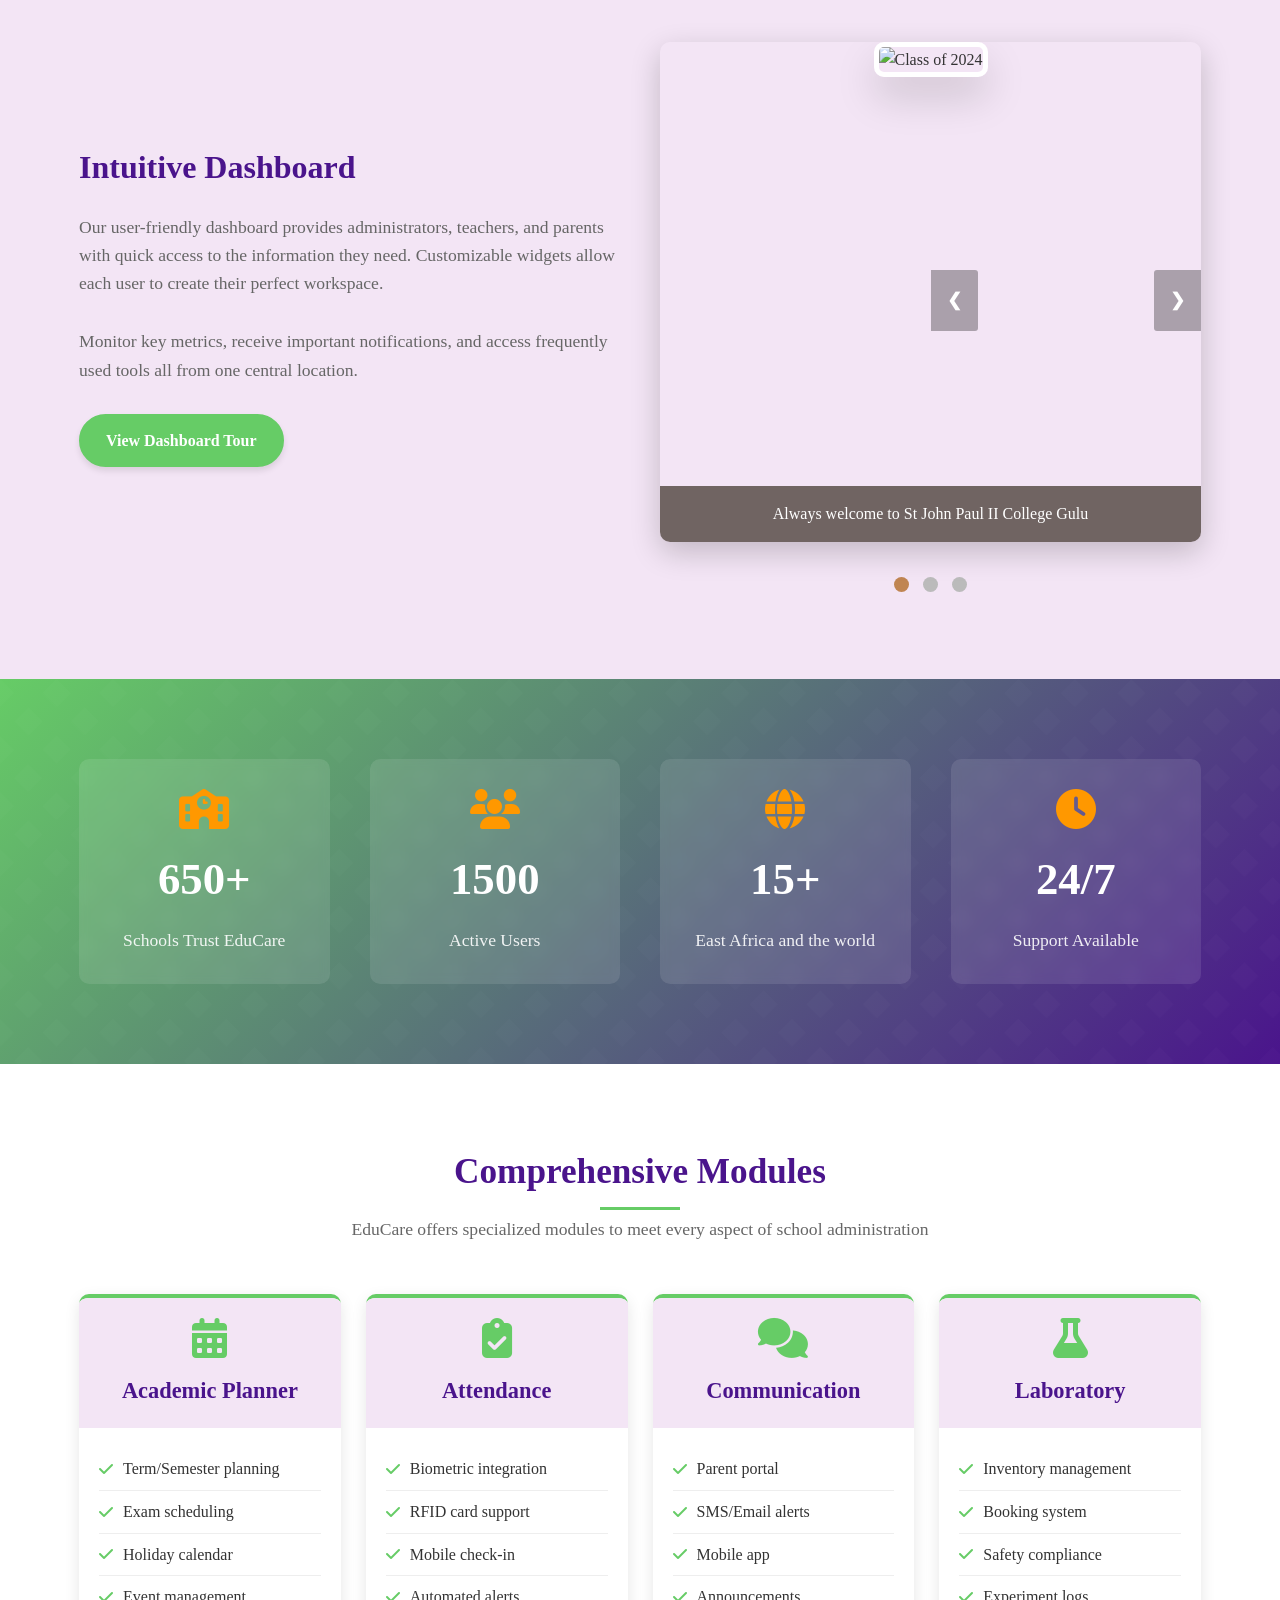
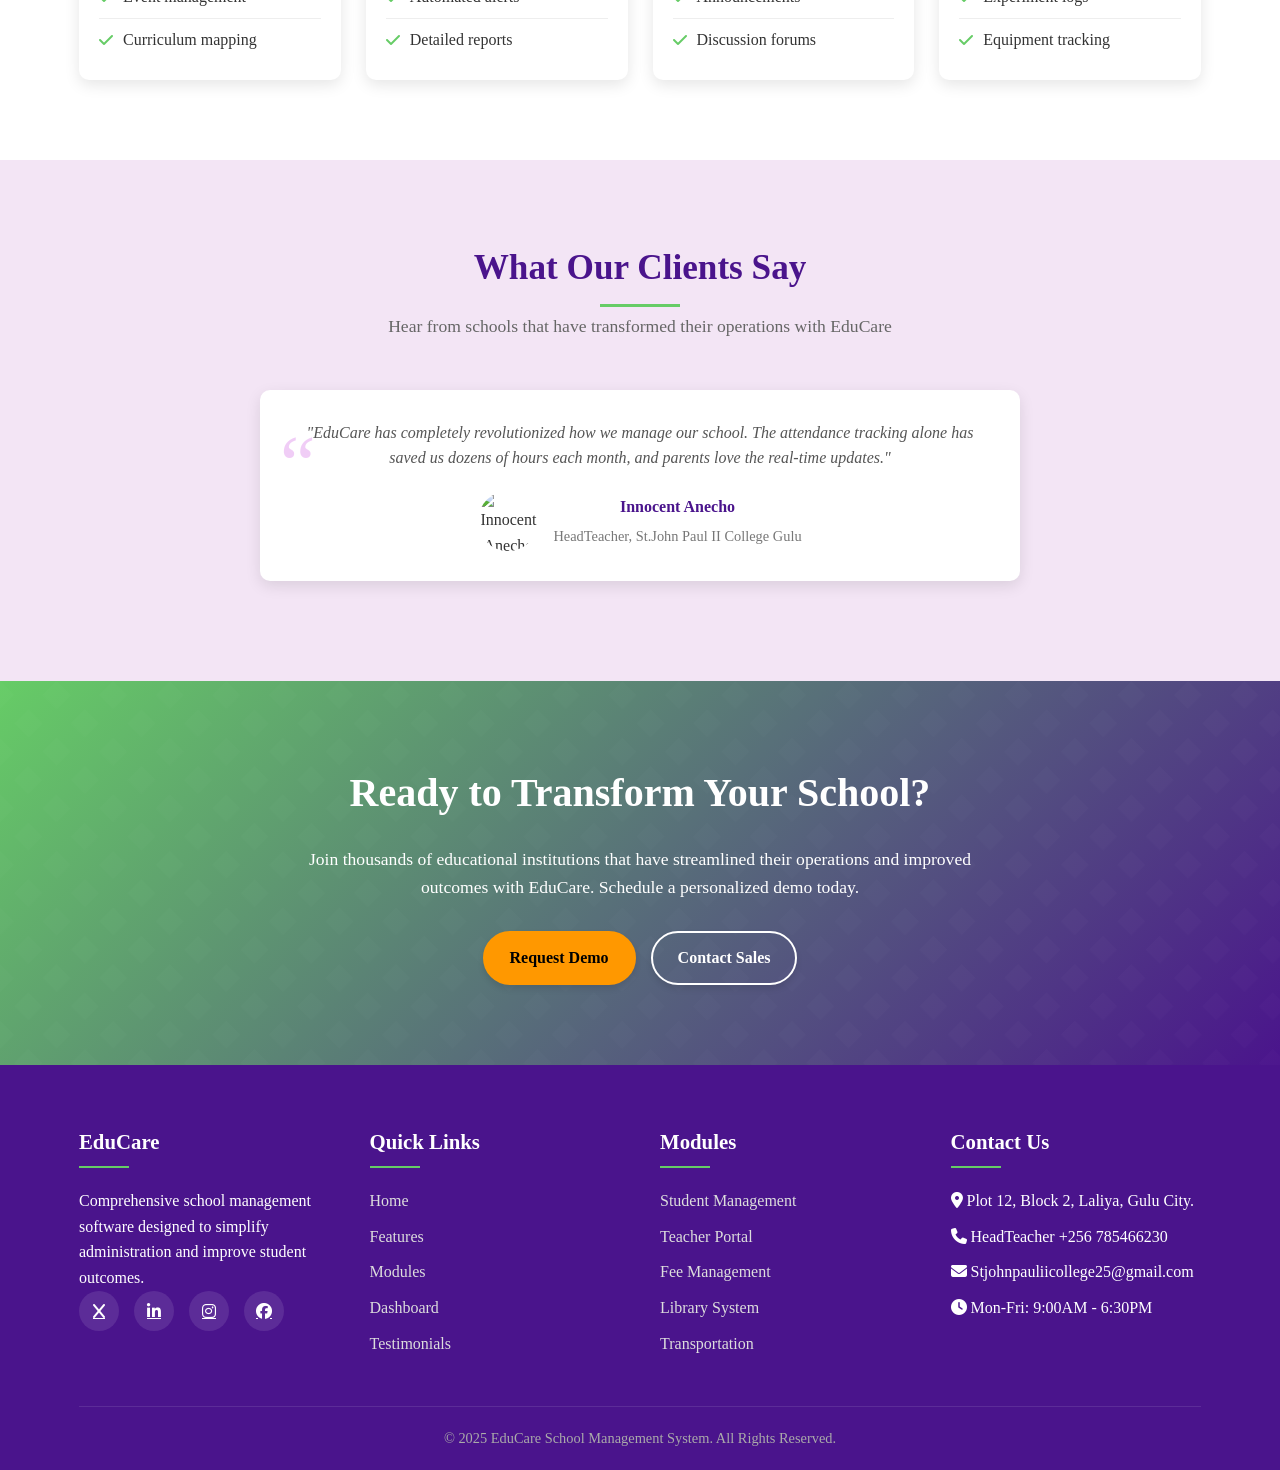
==== commit 18b3616f: "Update index.html" ====
--- a/index.html
+++ b/index.html
@@ -781,7 +781,7 @@
     <header>
         <div class="container header-container">
             <div class="logo">
-                <img src="Assets/SJPC_Logo_2025@4x.png" alt="EduCare Logo">
+                <img src="SJPC_Logo_2025@4x.png" alt="EduCare Logo">
                 <p class="logo-name">EduCare</p>
             </div>
             
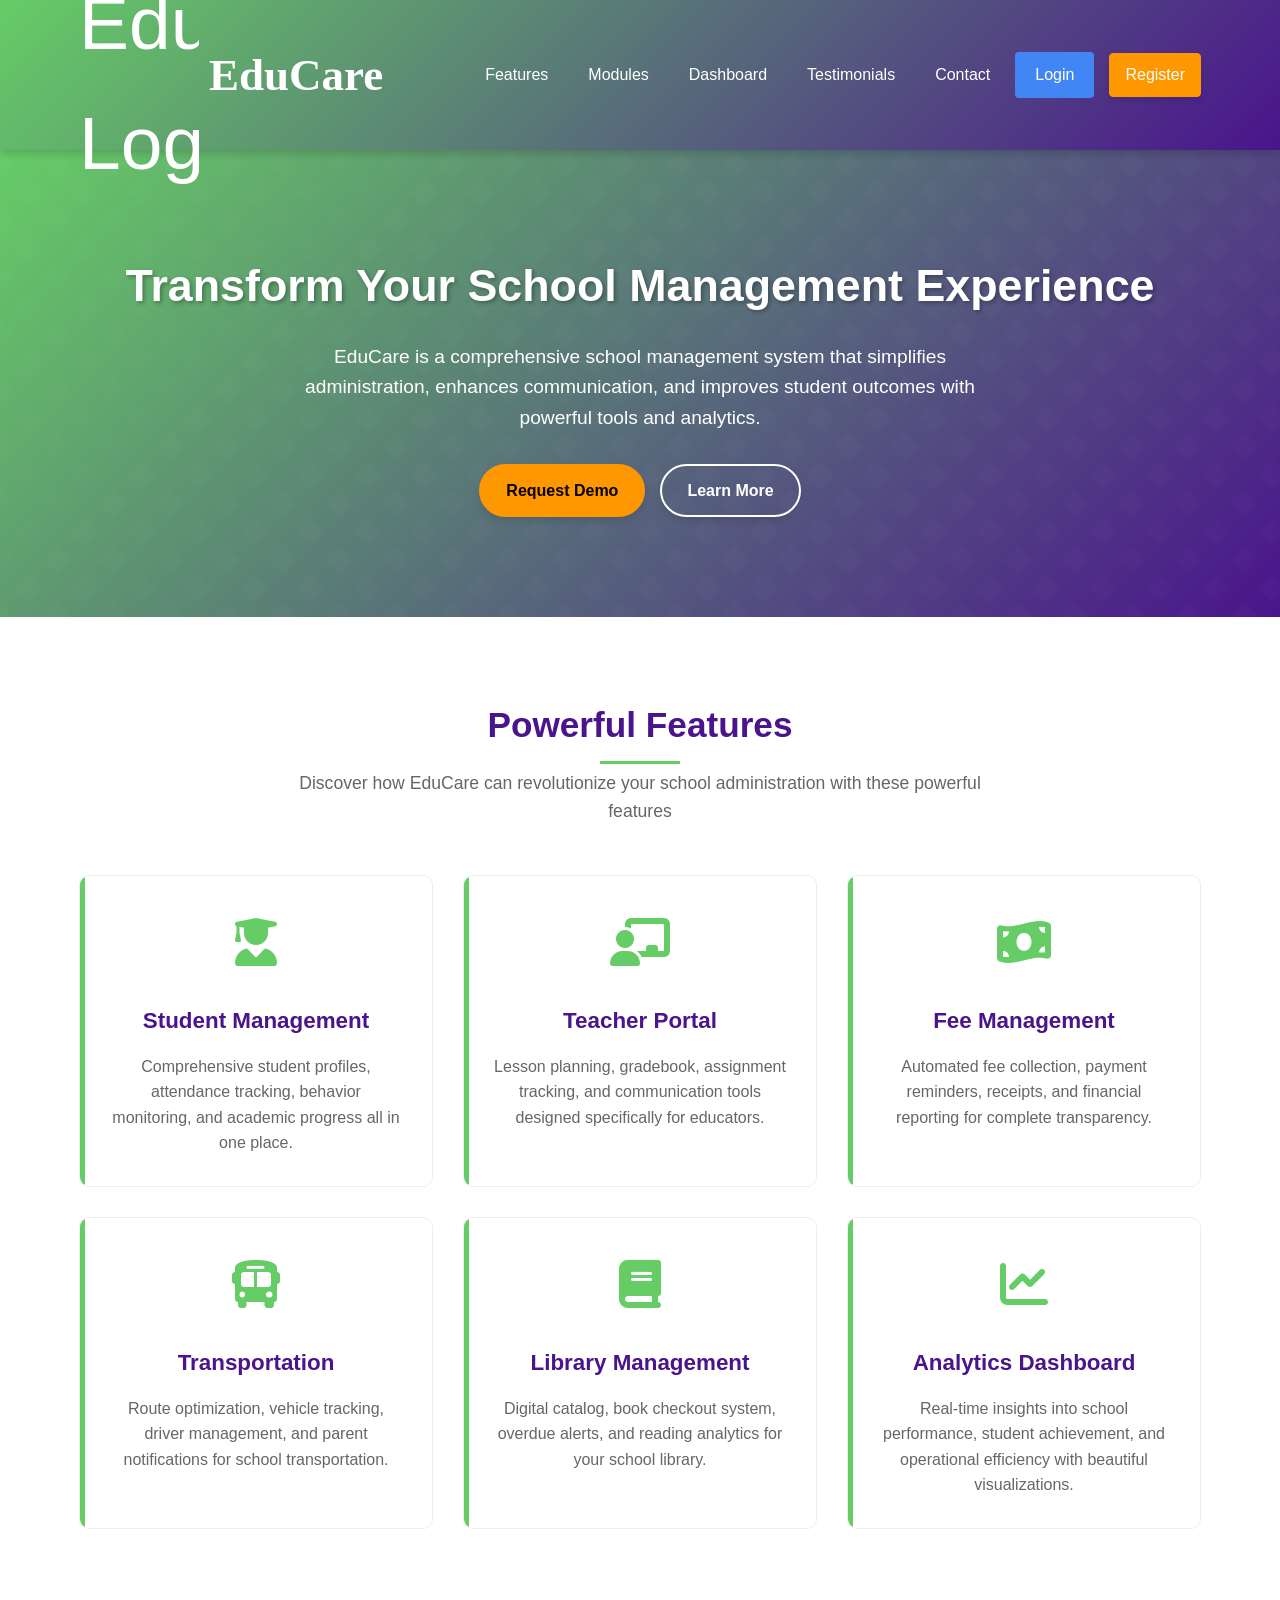
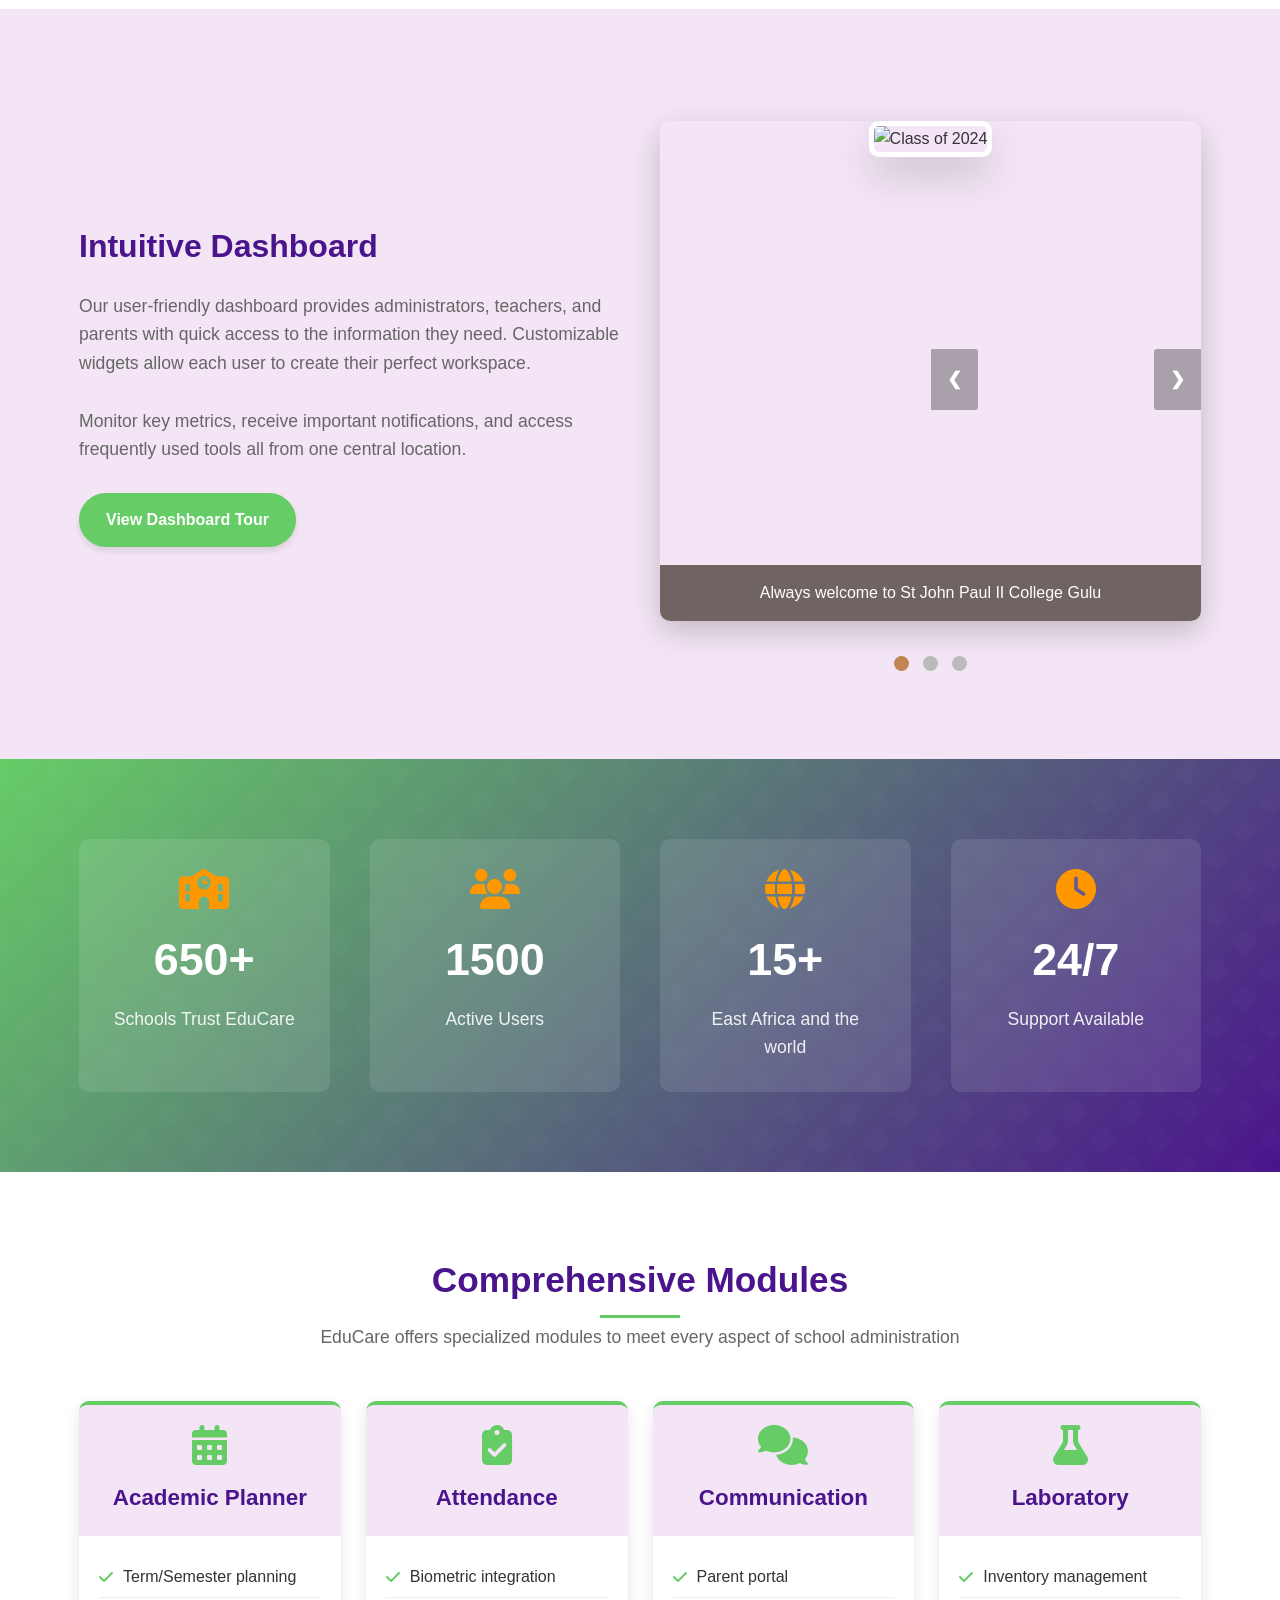
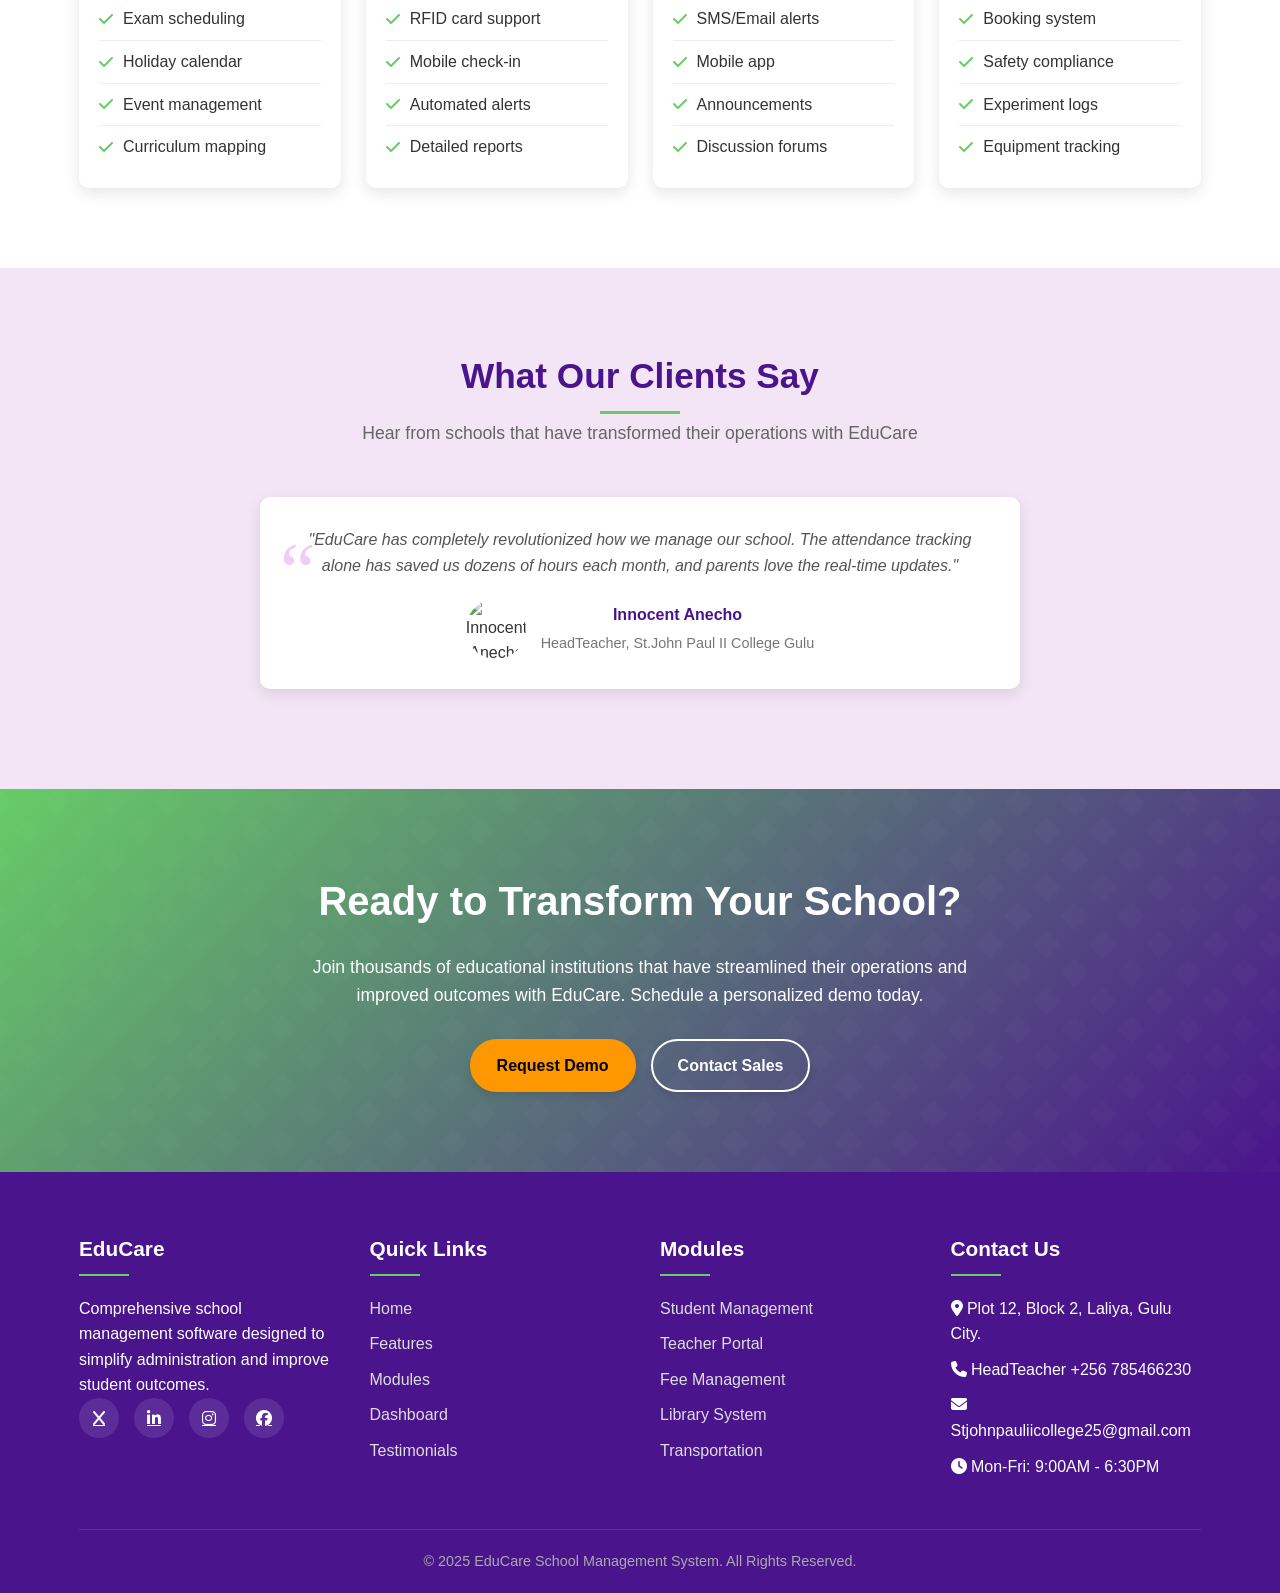
==== commit e24bd48d: "Update index.html Educate Elevate and Automate" ====
--- a/index.html
+++ b/index.html
@@ -24,7 +24,7 @@
             margin: 0;
             padding: 0;
             box-sizing: border-box;
-            
+            font-family: 'Segoe UI', Tahoma, Geneva, Verdana, sans-serif;
         }
         
         body {
@@ -67,11 +67,9 @@
         }
 
         .log-name{
-            font-family: "Winky Rough", sans-serif;
-            font-size: 45px;
-        }
-
-   
+            font-family: 'Playfair Display', serif;
+            font-size: 75px;
+        }
         
         .logo img {
             height: 40px;
@@ -83,7 +81,7 @@
         .logo h1 {
             font-size: 45px;
             font-weight: 700;
-            font-family: "Winky Rough", sans-serif;
+            font-family: 'Playfair Display', serif;
 
         }
         
@@ -114,9 +112,6 @@
             align-items: center;
         }
         
-        .heads{
-            font-size: 22px;
-        }
         .user-actions a {
             color: white;
             text-decoration: none;
@@ -781,8 +776,8 @@
     <header>
         <div class="container header-container">
             <div class="logo">
-                <img src="SJPC_Logo_2025@4x.png" alt="EduCare Logo">
-                <p class="logo-name">EduCare</p>
+                <img src="Assets/SJPC_Logo_2025@4x.png" alt="EduCare Logo">
+                <h1 class="log-name">EduCare</h1>
             </div>
             
             <button class="mobile-menu-btn" id="mobileMenuBtn">
@@ -790,17 +785,13 @@
             </button>
             
             <nav>
-                <div class="heads">
-                    <ul id="mainMenu">
-                        <li><a href="#features">Features</a></li>
-                        <li><a href="#modules">Modules</a></li>
-                        <li><a href="#dashboard">Dashboard</a></li>
-                        <li><a href="#testimonials">Testimonials</a></li>
-                        <li><a href="#contact">Contact</a></li>
-                    </ul>
-
-                </div>
-               
+                <ul id="mainMenu">
+                    <li><a href="#features">Features</a></li>
+                    <li><a href="#modules">Modules</a></li>
+                    <li><a href="#dashboard">Dashboard</a></li>
+                    <li><a href="#testimonials">Testimonials</a></li>
+                    <li><a href="#contact">Contact</a></li>
+                </ul>
             </nav>
             
             <div class="user-actions">
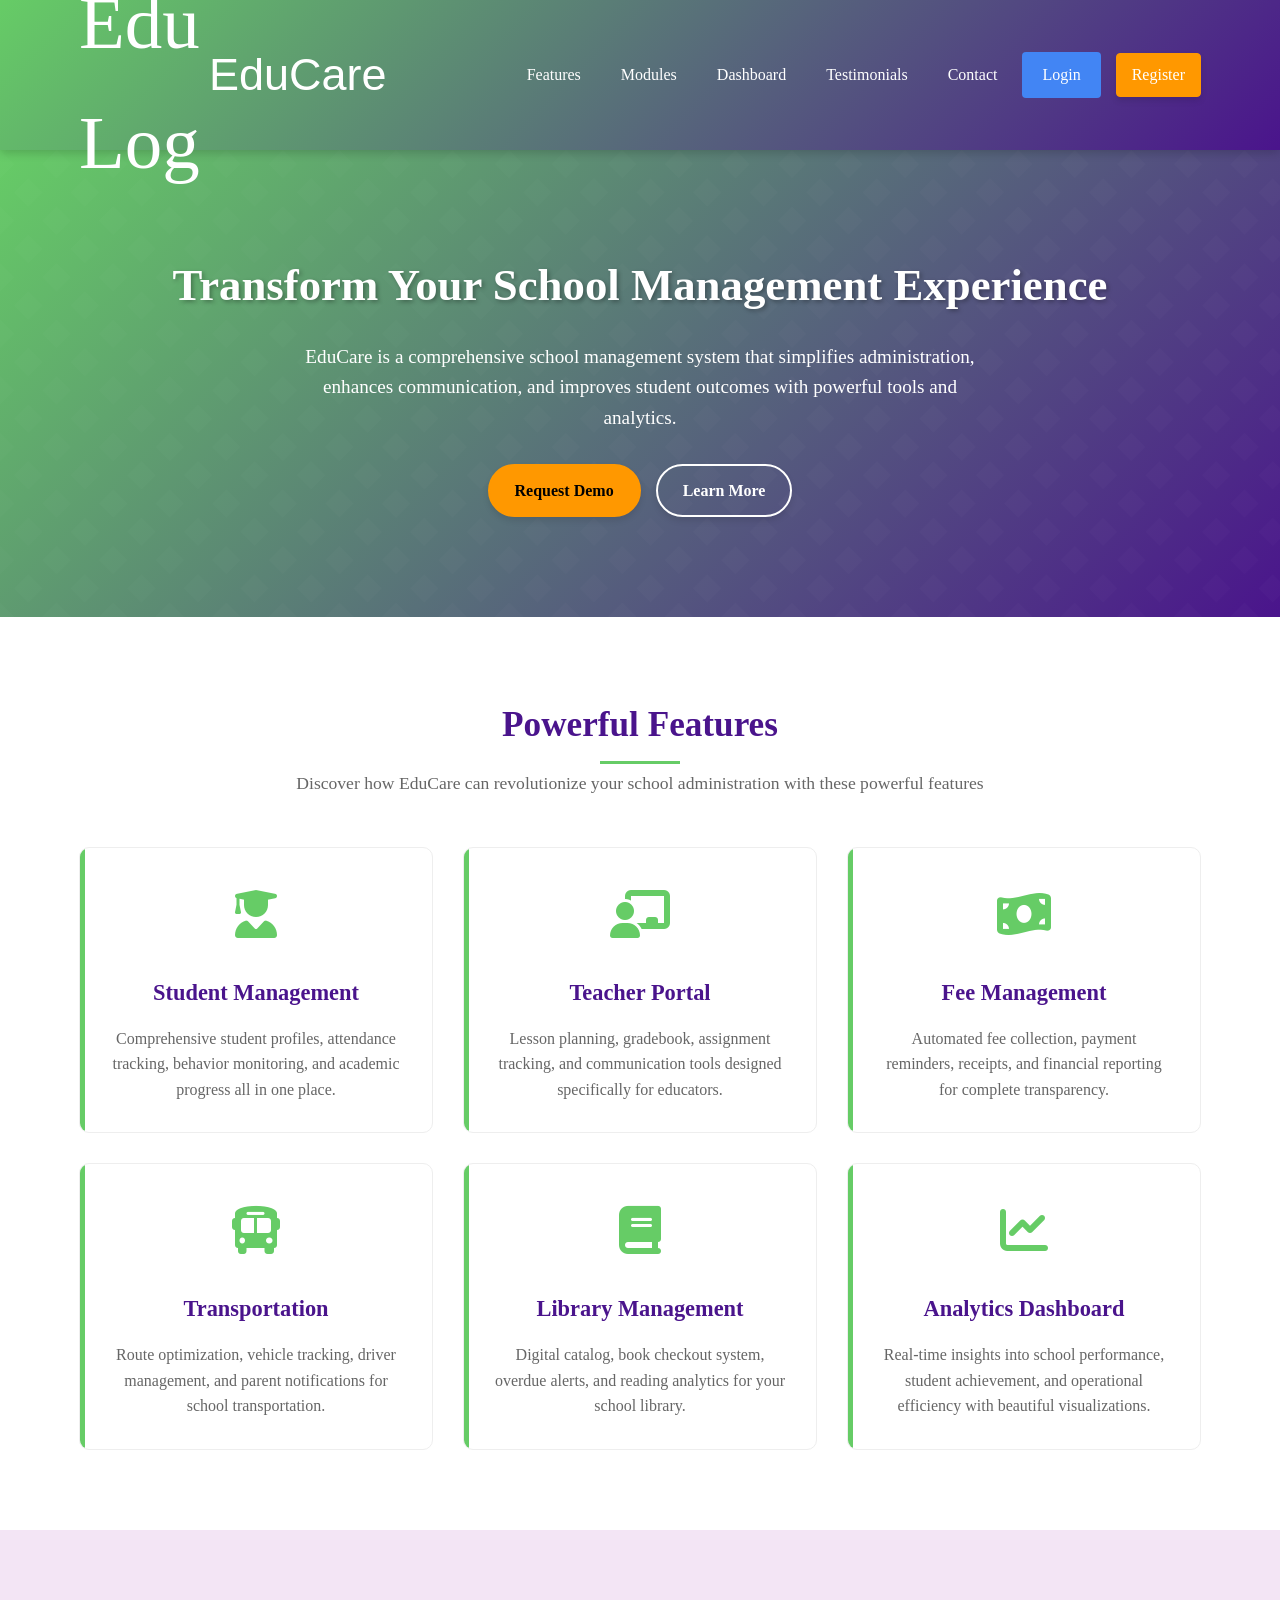
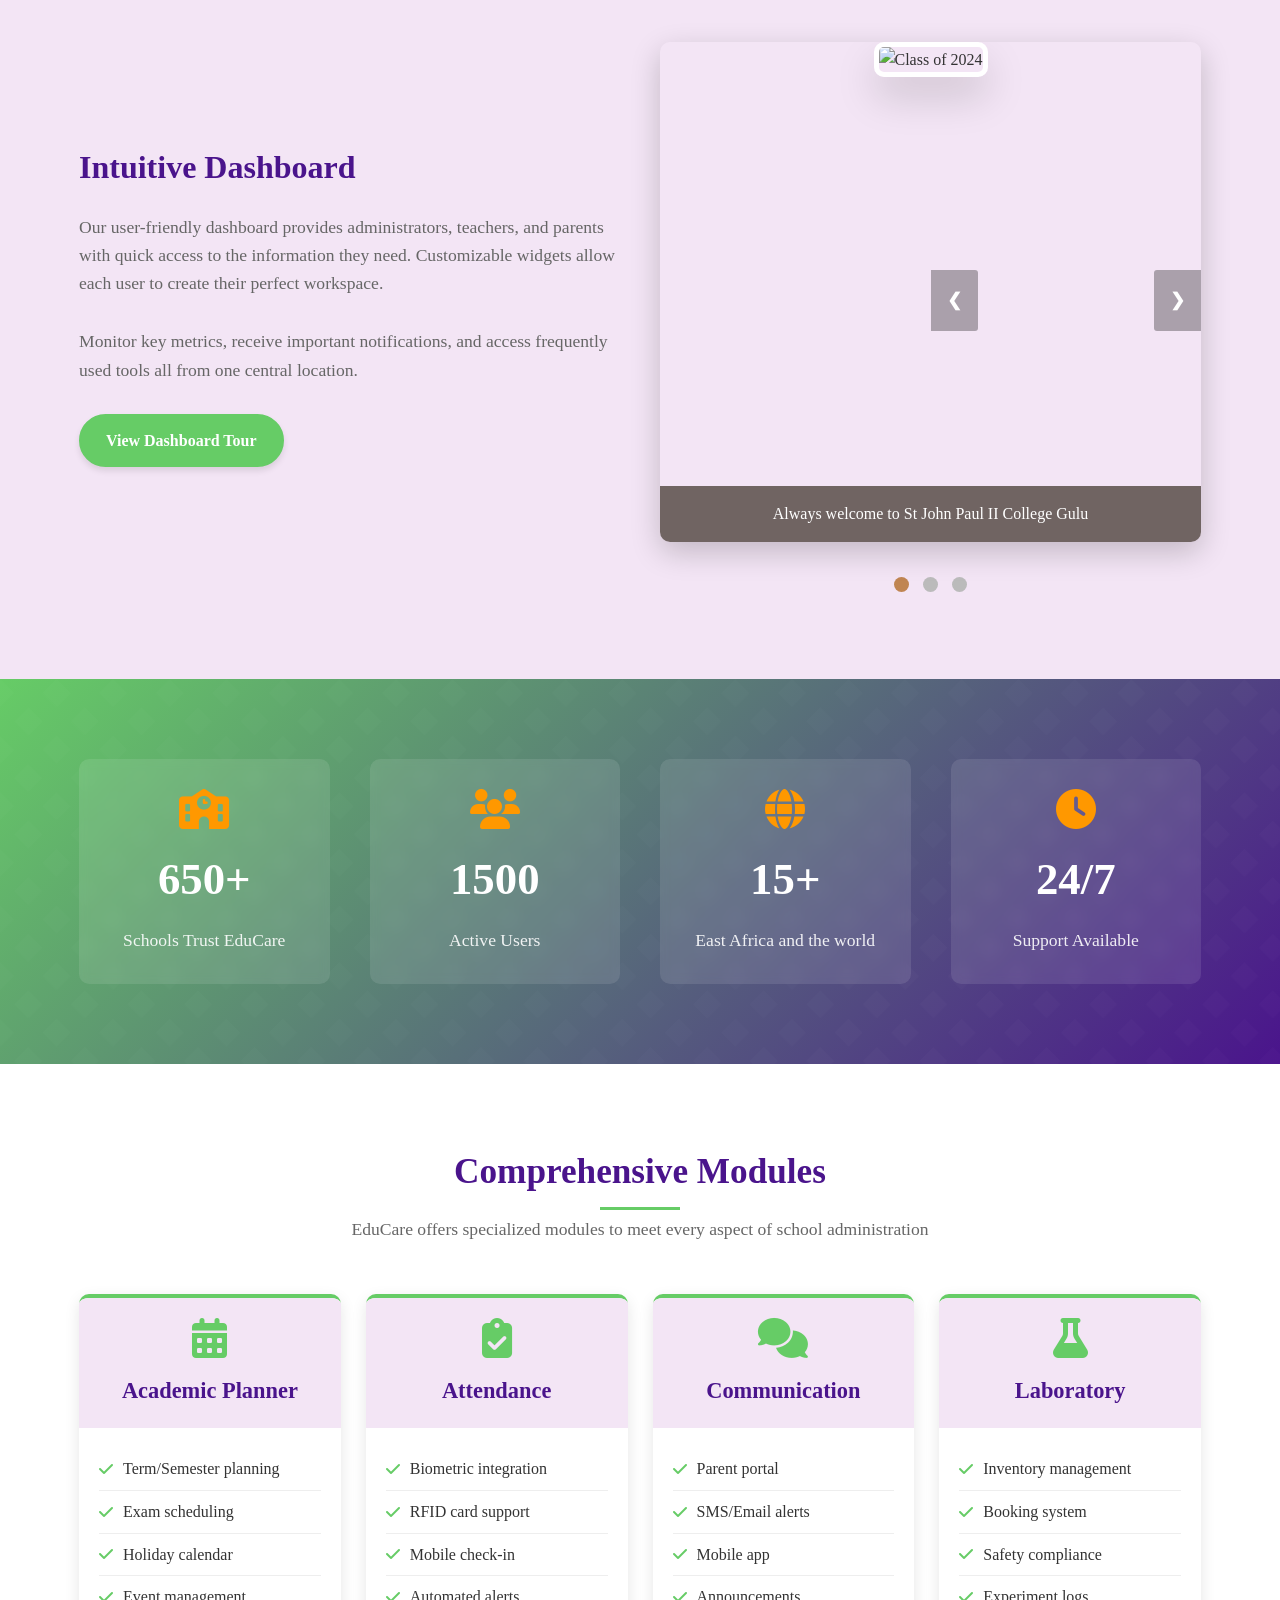
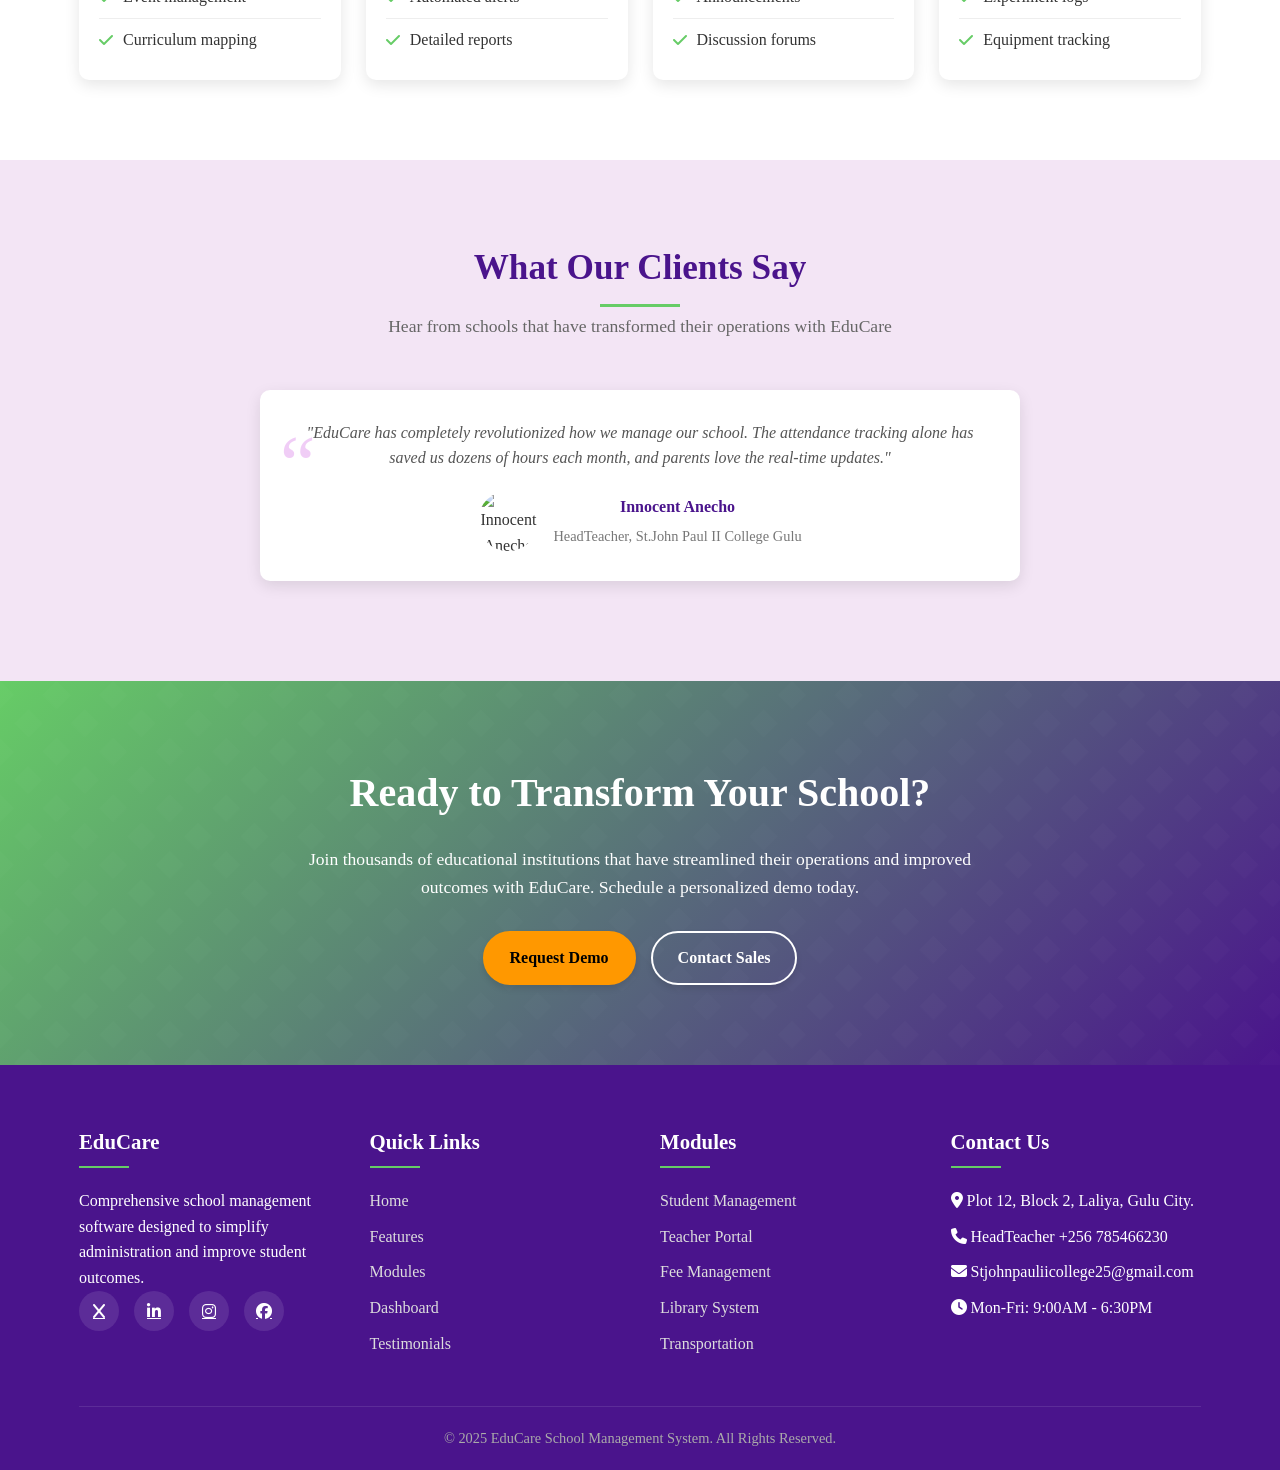
==== commit be955875: "Update index.html" ====
--- a/index.html
+++ b/index.html
@@ -24,7 +24,7 @@
             margin: 0;
             padding: 0;
             box-sizing: border-box;
-            font-family: 'Segoe UI', Tahoma, Geneva, Verdana, sans-serif;
+            
         }
         
         body {
@@ -67,8 +67,8 @@
         }
 
         .log-name{
-            font-family: 'Playfair Display', serif;
-            font-size: 75px;
+            font-family: "Winky Rough", sans-serif;
+            font-size: 45px;
         }
         
         .logo img {
@@ -81,7 +81,7 @@
         .logo h1 {
             font-size: 45px;
             font-weight: 700;
-            font-family: 'Playfair Display', serif;
+            font-family: "Winky Rough", sans-serif;
 
         }
         
@@ -777,7 +777,7 @@
         <div class="container header-container">
             <div class="logo">
                 <img src="Assets/SJPC_Logo_2025@4x.png" alt="EduCare Logo">
-                <h1 class="log-name">EduCare</h1>
+                <p class="log-name">EduCare</p>
             </div>
             
             <button class="mobile-menu-btn" id="mobileMenuBtn">
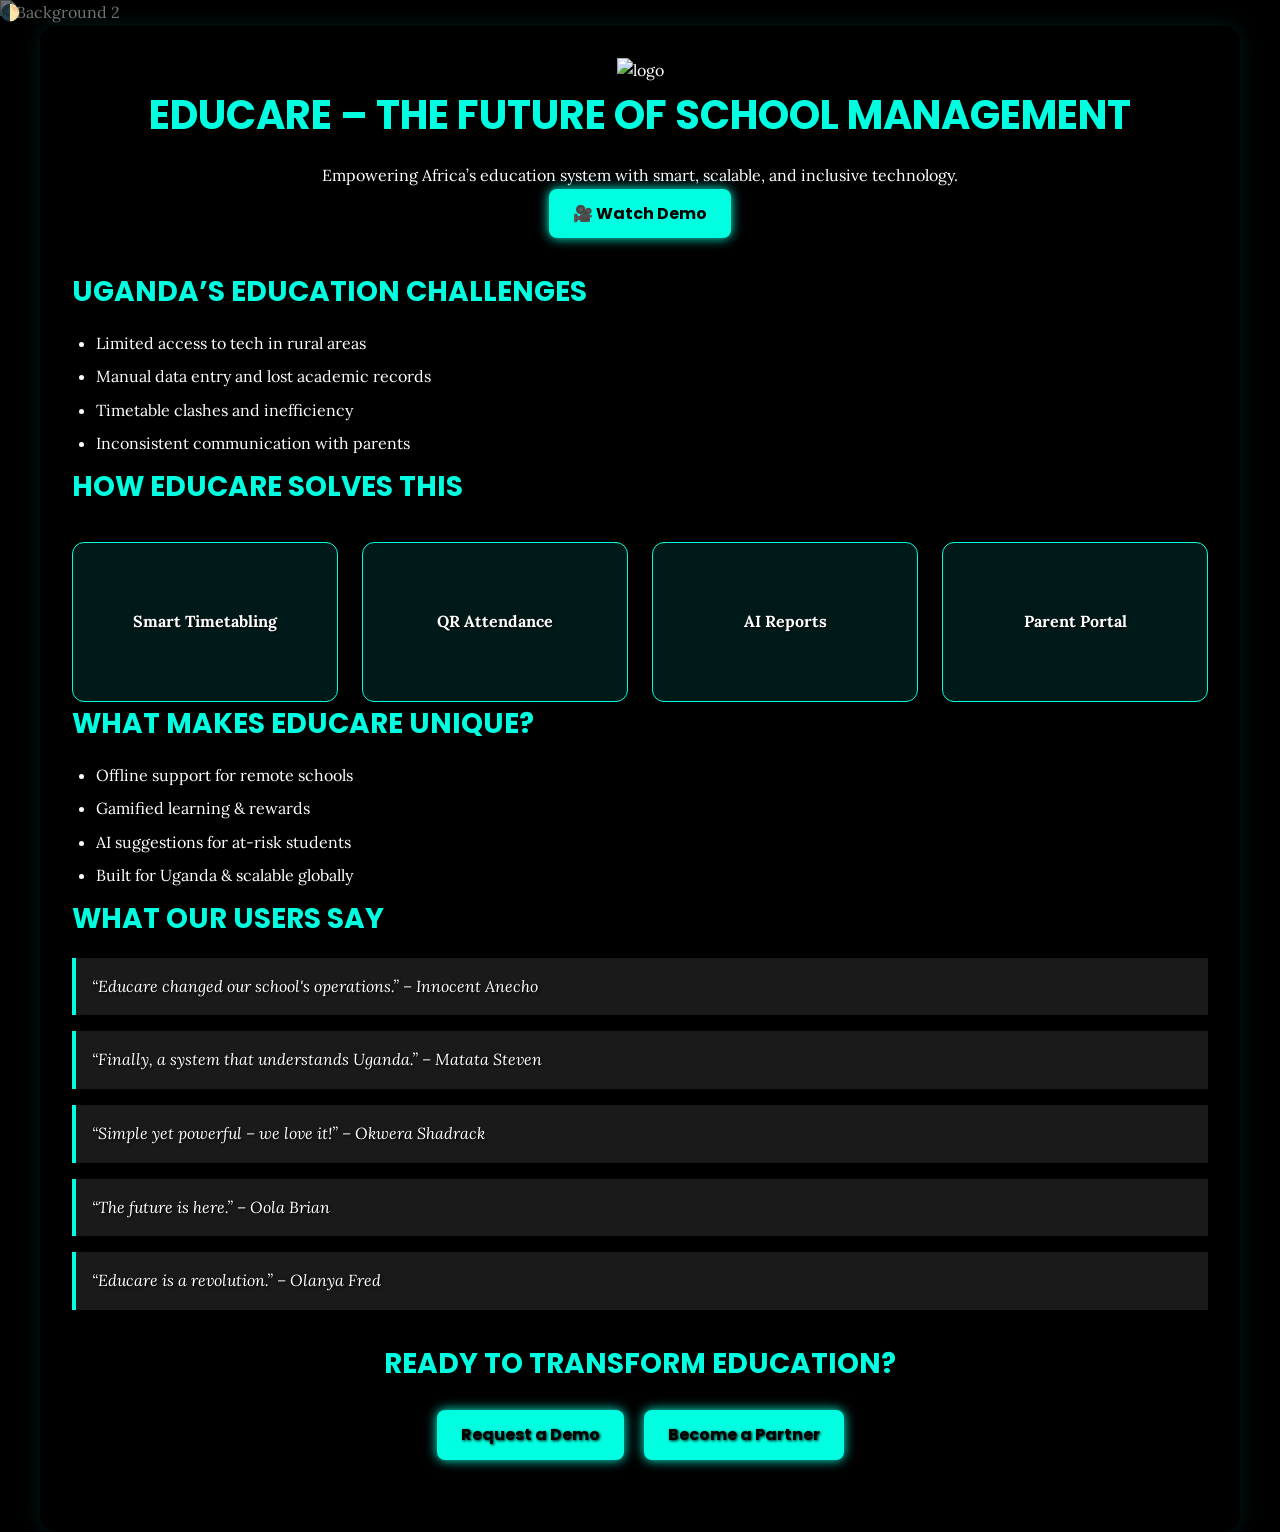
==== commit 9d11c358: "Add files via upload" ====
--- a/index.html
+++ b/index.html
@@ -1,1379 +1,121 @@
-<!DOCTYPE html>
-<html lang="en">
-<head>
-    <meta charset="UTF-8">
-    <meta name="viewport" content="width=device-width, initial-scale=1.0">
-    <title>EduCare</title>
-    <link rel="stylesheet" href="https://cdnjs.cloudflare.com/ajax/libs/font-awesome/6.4.0/css/all.min.css">
-    <style>
-        /* Global Styles */
-         :root {
-            --primary-color: #6C6;
-            --primary-light: #d05ce3;
-            --primary-dark: #6a0080;
-            --secondary-color: #673ab7;
-            --accent-color: #ff9800;
-            --light-color: #f3e5f5;
-            --dark-color: #4a148c;
-            --success-color: #4caf50;
-            --warning-color: #ffeb3b;
-            --danger-color: #f44336;
-        }
-        
-        * {
-            margin: 0;
-            padding: 0;
-            box-sizing: border-box;
-            
-        }
-        
-        body {
-            background-color: var(--light-color);
-            color: #333;
-            line-height: 1.6;
-        }
-        
-        .container {
-            width: 90%;
-            max-width: 1200px;
-            margin: 0 auto;
-            padding: 0 15px;
-        }
-        
-        /* Header Styles */
-        header {
-            background: linear-gradient(135deg, var(--primary-color), var(--dark-color));
-            color: white;
-            padding: 15px 0;
-            box-shadow: 0 2px 10px rgba(0, 0, 0, 0.2);
-            position: sticky;
-            top: 0;
-            z-index: 100;
-        }
-        
-        .header-container {
-            display: flex;
-            justify-content: space-between;
-            align-items: center;
-        }
-        
-        .logo {
-            display: flex;
-            align-items: center;
-            width: 500px;
-            height: 120px;
-            font-family: 'Playfair Display', serif;
-            font-size: 75px;
-        }
-
-        .log-name{
-            font-family: "Winky Rough", sans-serif;
-            font-size: 45px;
-        }
-        
-        .logo img {
-            height: 40px;
-            margin-right: 10px;
-            width: 120px;
-            height: auto;
-        }
-        
-        .logo h1 {
-            font-size: 45px;
-            font-weight: 700;
-            font-family: "Winky Rough", sans-serif;
-
-        }
-        
-        nav ul {
-            display: flex;
-            list-style: none;
-        }
-        
-        nav ul li {
-            margin-left: 20px;
-        }
-        
-        nav ul li a {
-            color: white;
-            text-decoration: none;
-            font-weight: 500;
-            transition: color 0.3s;
-            padding: 5px 10px;
-            border-radius: 4px;
-        }
-        
-        nav ul li a:hover {
-            background-color: rgba(255, 255, 255, 0.2);
-        }
-        
-        .user-actions {
-            display: flex;
-            align-items: center;
-        }
-        
-        .user-actions a {
-            color: white;
-            text-decoration: none;
-            margin-left: 15px;
-            font-weight: 500;
-        }
-        
-        .user-actions .btn {
-            padding: 8px 15px;
-            border-radius: 4px;
-        }
-        
-        .btn-login {
-            background-color: transparent;
-            border: 1px solid white;
-        }
-        
-        .btn-register {
-            background-color: var(--accent-color);
-            border: 1px solid var(--accent-color);
-            color: #000;
-        }
-        
-        .mobile-menu-btn {
-            display: none;
-            background: none;
-            border: none;
-            color: white;
-            font-size: 1.5rem;
-            cursor: pointer;
-        }
-        
-        /* Hero Section */
-        .hero {
-            background: linear-gradient(135deg, var(--primary-color), var(--dark-color));
-            color: white;
-            padding: 100px 0;
-            text-align: center;
-            position: relative;
-            overflow: hidden;
-        }
-        
-        .hero::before {
-            content: '';
-            position: absolute;
-            top: 0;
-            left: 0;
-            width: 100%;
-            height: 100%;
-            background: url('[data-uri]');
-            opacity: 0.3;
-        }
-        
-        .hero-content {
-            position: relative;
-            z-index: 1;
-        }
-        
-        .hero h2 {
-            font-size: 2.8rem;
-            margin-bottom: 20px;
-            text-shadow: 2px 2px 4px rgba(0, 0, 0, 0.3);
-        }
-        
-        .hero p {
-            font-size: 1.2rem;
-            max-width: 700px;
-            margin: 0 auto 30px;
-        }
-        
-        .hero-btns {
-            display: flex;
-            justify-content: center;
-            gap: 15px;
-            flex-wrap: wrap;
-        }
-        
-        .btn {
-            padding: 12px 25px;
-            border-radius: 30px;
-            text-decoration: none;
-            font-weight: 600;
-            transition: all 0.3s;
-            display: inline-block;
-            box-shadow: 0 4px 6px rgba(0, 0, 0, 0.1);
-        }
-        
-        .btn-primary {
-            background-color: var(--accent-color);
-            color: #000;
-            border: 2px solid var(--accent-color);
-        }
-        
-        .btn-primary:hover {
-            background-color: transparent;
-            color: white;
-            transform: translateY(-3px);
-            box-shadow: 0 6px 8px rgba(0, 0, 0, 0.15);
-        }
-        
-        .btn-secondary {
-            background-color: transparent;
-            color: white;
-            border: 2px solid white;
-        }
-        
-        .btn-secondary:hover {
-            background-color: white;
-            color: var(--primary-color);
-            transform: translateY(-3px);
-            box-shadow: 0 6px 8px rgba(0, 0, 0, 0.15);
-        }
-        
-        /* Features Section */
-        .features {
-            padding: 80px 0;
-            background-color: white;
-        }
-        
-        .section-title {
-            text-align: center;
-            margin-bottom: 50px;
-        }
-        
-        .section-title h2 {
-            font-size: 2.2rem;
-            color: var(--dark-color);
-            margin-bottom: 15px;
-            position: relative;
-            display: inline-block;
-        }
-        
-        .section-title h2::after {
-            content: '';
-            position: absolute;
-            bottom: -10px;
-            left: 50%;
-            transform: translateX(-50%);
-            width: 80px;
-            height: 3px;
-            background-color: var(--primary-color);
-        }
-        
-        .section-title p {
-            color: #666;
-            max-width: 700px;
-            margin: 0 auto;
-            font-size: 1.1rem;
-        }
-        
-        .features-grid {
-            display: grid;
-            grid-template-columns: repeat(auto-fit, minmax(300px, 1fr));
-            gap: 30px;
-        }
-        
-        .feature-card {
-            background-color: white;
-            border-radius: 10px;
-            padding: 30px;
-            text-align: center;
-            transition: transform 0.3s, box-shadow 0.3s;
-            border: 1px solid #eee;
-            position: relative;
-            overflow: hidden;
-        }
-        
-        .feature-card::before {
-            content: '';
-            position: absolute;
-            top: 0;
-            left: 0;
-            width: 5px;
-            height: 100%;
-            background-color: var(--primary-color);
-            transition: width 0.3s;
-        }
-        
-        .feature-card:hover {
-            transform: translateY(-10px);
-            box-shadow: 0 15px 30px rgba(0, 0, 0, 0.1);
-        }
-        
-        .feature-card:hover::before {
-            width: 100%;
-            opacity: 0.1;
-        }
-        
-        .feature-icon {
-            font-size: 3rem;
-            color: var(--primary-color);
-            margin-bottom: 20px;
-            position: relative;
-            z-index: 1;
-        }
-        
-        .feature-card h3 {
-            font-size: 1.4rem;
-            margin-bottom: 15px;
-            color: var(--dark-color);
-            position: relative;
-            z-index: 1;
-        }
-        
-        .feature-card p {
-            color: #666;
-            position: relative;
-            z-index: 1;
-        }
-        
-        /* Dashboard Preview */
-        .dashboard-preview {
-            padding: 80px 0;
-            background-color: var(--light-color);
-        }
-        
-        .dashboard-container {
-            display: flex;
-            align-items: center;
-            gap: 40px;
-            flex-wrap: wrap;
-        }
-        
-        .dashboard-content {
-            flex: 1;
-            min-width: 300px;
-        }
-        
-        .dashboard-content h2 {
-            font-size: 2rem;
-            color: var(--dark-color);
-            margin-bottom: 20px;
-        }
-        
-        .dashboard-content p {
-            color: #666;
-            margin-bottom: 30px;
-            font-size: 1.1rem;
-        }
-        
-        .dashboard-image {
-            flex: 1;
-            min-width: 300px;
-            text-align: center;
-            position: relative;
-        }
-        
-        .dashboard-image img {
-            max-width: 100%;
-            border-radius: 10px;
-            box-shadow: 0 20px 40px rgba(0, 0, 0, 0.15);
-            border: 5px solid white;
-        }
-        
-        .dashboard-image::before {
-            content: '';
-            position: absolute;
-            width: 100%;
-            height: 100%;
-            border: 2px dashed var(--primary-color);
-            border-radius: 15px;
-            top: -15px;
-            left: -15px;
-            z-index: -1;
-        }
-        
-        /* Stats Section */
-        .stats {
-            padding: 80px 0;
-            background: linear-gradient(135deg, var(--primary-color), var(--dark-color));
-            color: white;
-            position: relative;
-            overflow: hidden;
-        }
-        
-        .stats::before {
-            content: '';
-            position: absolute;
-            top: 0;
-            left: 0;
-            width: 100%;
-            height: 100%;
-            background: url('[data-uri]');
-            opacity: 0.3;
-        }
-        
-        .stats-content {
-            position: relative;
-            z-index: 1;
-        }
-        
-        .stats-grid {
-            display: grid;
-            grid-template-columns: repeat(auto-fit, minmax(200px, 1fr));
-            gap: 40px;
-            text-align: center;
-        }
-        
-        .stat-item {
-            padding: 30px;
-            background-color: rgba(255, 255, 255, 0.1);
-            border-radius: 10px;
-            backdrop-filter: blur(5px);
-            transition: transform 0.3s;
-        }
-        
-        .stat-item:hover {
-            transform: translateY(-10px);
-            background-color: rgba(255, 255, 255, 0.2);
-        }
-        
-        .stat-item i {
-            font-size: 2.5rem;
-            margin-bottom: 15px;
-            color: var(--accent-color);
-        }
-        
-        .stat-item h3 {
-            font-size: 2.8rem;
-            margin-bottom: 10px;
-            font-weight: 700;
-        }
-        
-        .stat-item p {
-            font-size: 1.1rem;
-            opacity: 0.9;
-        }
-        
-        /* Modules Section */
-        .modules {
-            padding: 80px 0;
-            background-color: white;
-        }
-        
-        .modules-grid {
-            display: grid;
-            grid-template-columns: repeat(auto-fit, minmax(250px, 1fr));
-            gap: 25px;
-        }
-        
-        .module-card {
-            background-color: white;
-            border-radius: 10px;
-            overflow: hidden;
-            box-shadow: 0 5px 15px rgba(0, 0, 0, 0.1);
-            transition: transform 0.3s, box-shadow 0.3s;
-            border-top: 4px solid var(--primary-color);
-        }
-        
-        .module-card:hover {
-            transform: translateY(-10px);
-            box-shadow: 0 15px 30px rgba(0, 0, 0, 0.15);
-        }
-        
-        .module-header {
-            background-color: var(--light-color);
-            padding: 20px;
-            text-align: center;
-        }
-        
-        .module-header i {
-            font-size: 2.5rem;
-            color: var(--primary-color);
-            margin-bottom: 15px;
-        }
-        
-        .module-header h3 {
-            color: var(--dark-color);
-            font-size: 1.4rem;
-        }
-        
-        .module-body {
-            padding: 20px;
-        }
-        
-        .module-features {
-            list-style: none;
-        }
-        
-        .module-features li {
-            padding: 8px 0;
-            border-bottom: 1px solid #eee;
-            display: flex;
-            align-items: center;
-        }
-        
-        .module-features li:last-child {
-            border-bottom: none;
-        }
-        
-        .module-features li i {
-            margin-right: 10px;
-            color: var(--primary-color);
-        }
-        
-        /* Testimonials */
-        .testimonials {
-            padding: 80px 0;
-            background-color: var(--light-color);
-        }
-        
-        .testimonial-slider {
-            max-width: 800px;
-            margin: 0 auto;
-            position: relative;
-        }
-        
-        .testimonial {
-            background-color: white;
-            padding: 30px;
-            border-radius: 10px;
-            box-shadow: 0 5px 15px rgba(0, 0, 0, 0.1);
-            text-align: center;
-            margin: 20px;
-            position: relative;
-        }
-        
-        .testimonial::before {
-            content: '\201C';
-            font-size: 5rem;
-            color: var(--primary-light);
-            opacity: 0.3;
-            position: absolute;
-            top: 10px;
-            left: 20px;
-            font-family: Georgia, serif;
-        }
-        
-        .testimonial-content {
-            position: relative;
-            z-index: 1;
-            margin-bottom: 20px;
-            font-style: italic;
-            color: #555;
-        }
-        
-        .testimonial-author {
-            display: flex;
-            align-items: center;
-            justify-content: center;
-        }
-        
-        .author-img {
-            width: 60px;
-            height: 60px;
-            border-radius: 50%;
-            overflow: hidden;
-            margin-right: 15px;
-        }
-        
-        .author-img img {
-            width: 100%;
-            height: 100%;
-            object-fit: cover;
-        }
-        
-        .author-info h4 {
-            color: var(--dark-color);
-            margin-bottom: 5px;
-        }
-        
-        .author-info p {
-            color: #777;
-            font-size: 0.9rem;
-        }
-        
-        /* CTA Section */
-        .cta {
-            padding: 80px 0;
-            background: linear-gradient(135deg, var(--primary-color), var(--dark-color));
-            color: white;
-            text-align: center;
-            position: relative;
-            overflow: hidden;
-        }
-        
-        .cta::before {
-            content: '';
-            position: absolute;
-            top: 0;
-            left: 0;
-            width: 100%;
-            height: 100%;
-            background: url('[data-uri]');
-            opacity: 0.3;
-        }
-        
-        .cta-content {
-            position: relative;
-            z-index: 1;
-        }
-        
-        .cta h2 {
-            font-size: 2.5rem;
-            margin-bottom: 20px;
-        }
-        
-        .cta p {
-            max-width: 700px;
-            margin: 0 auto 30px;
-            font-size: 1.1rem;
-        }
-        
-        /* Footer */
-        footer {
-            background-color: var(--dark-color);
-            color: white;
-            padding: 60px 0 20px;
-        }
-        
-        .footer-container {
-            display: grid;
-            grid-template-columns: repeat(auto-fit, minmax(200px, 1fr));
-            gap: 40px;
-            margin-bottom: 40px;
-        }
-        
-        .footer-col h3 {
-            font-size: 1.3rem;
-            margin-bottom: 20px;
-            position: relative;
-            padding-bottom: 10px;
-        }
-        
-        .footer-col h3::after {
-            content: '';
-            position: absolute;
-            bottom: 0;
-            left: 0;
-            width: 50px;
-            height: 2px;
-            background-color: var(--primary-color);
-        }
-        
-        .footer-col ul {
-            list-style: none;
-        }
-        
-        .footer-col ul li {
-            margin-bottom: 10px;
-        }
-        
-        .footer-col ul li a {
-            color: #ddd;
-            text-decoration: none;
-            transition: color 0.3s;
-        }
-        
-        .footer-col ul li a:hover {
-            color: var(--accent-color);
-        }
-        
-        .footer-col .social-links {
-            display: flex;
-            gap: 15px;
-        }
-        
-        .footer-col .social-links a {
-            display: inline-flex;
-            align-items: center;
-            justify-content: center;
-            width: 40px;
-            height: 40px;
-            background-color: rgba(255, 255, 255, 0.1);
-            border-radius: 50%;
-            color: white;
-            transition: all 0.3s;
-        }
-        
-        .footer-col .social-links a:hover {
-            background-color: var(--primary-color);
-            transform: translateY(-3px);
-        }
-        
-        .footer-bottom {
-            text-align: center;
-            padding-top: 20px;
-            border-top: 1px solid rgba(255, 255, 255, 0.1);
-            color: #aaa;
-            font-size: 0.9rem;
-        }
-        
-        /* Responsive Styles */
-        @media (max-width: 992px) {
-            .dashboard-container {
-                flex-direction: column;
-            }
-            
-            .dashboard-content, .dashboard-image {
-                text-align: center;
-            }
-            
-            .dashboard-image {
-                margin-top: 30px;
-            }
-        }
-        
-        @media (max-width: 768px) {
-            nav ul {
-                display: none;
-                position: absolute;
-                top: 70px;
-                left: 0;
-                width: 100%;
-                background-color: var(--dark-color);
-                flex-direction: column;
-                padding: 20px 0;
-                box-shadow: 0 5px 10px rgba(0, 0, 0, 0.1);
-            }
-            
-            nav ul.show {
-                display: flex;
-            }
-            
-            nav ul li {
-                margin: 0;
-                text-align: center;
-            }
-            
-            nav ul li a {
-                display: block;
-                padding: 10px 0;
-            }
-            
-            .mobile-menu-btn {
-                display: block;
-            }
-            
-            .hero h2 {
-                font-size: 2.2rem;
-            }
-            
-            .hero p {
-                font-size: 1rem;
-            }
-            
-            .section-title h2 {
-                font-size: 1.8rem;
-            }
-        }
-        
-        @media (max-width: 576px) {
-            .hero-btns {
-                flex-direction: column;
-                align-items: center;
-            }
-            
-            .btn {
-                width: 100%;
-                max-width: 250px;
-                margin-bottom: 10px;
-            }
-            
-            .stats-grid {
-                grid-template-columns: 1fr;
-            }
-        }
-    </style>
-</head>
-<body>
-    <!-- Header -->
-    <header>
-        <div class="container header-container">
-            <div class="logo">
-                <img src="Assets/SJPC_Logo_2025@4x.png" alt="EduCare Logo">
-                <p class="log-name">EduCare</p>
-            </div>
-            
-            <button class="mobile-menu-btn" id="mobileMenuBtn">
-                <i class="fas fa-bars"></i>
-            </button>
-            
-            <nav>
-                <ul id="mainMenu">
-                    <li><a href="#features">Features</a></li>
-                    <li><a href="#modules">Modules</a></li>
-                    <li><a href="#dashboard">Dashboard</a></li>
-                    <li><a href="#testimonials">Testimonials</a></li>
-                    <li><a href="#contact">Contact</a></li>
-                </ul>
-            </nav>
-            
-            <div class="user-actions">
-                <a href="login.html" class="login-link">Login</a>
-
-<style>
-  .login-link {
-    display: inline-block;
-    padding: 10px 20px;
-    background-color: #4285f4;
-    color: white;
-    text-decoration: none;
-    border-radius: 4px;
-    font-weight: bold;
-    transition: background-color 0.3s;
-  }
-  
-  .login-link:hover {
-    background-color: #3367d6;
-  }
-</style>
-                <a href="#" class="btn btn-register">Register</a>
-            </div>
-        </div>
-    </header>
-    
-    <!-- Hero Section -->
-    <section class="hero">
-        <div class="container hero-content">
-            <h2>Transform Your School Management Experience</h2>
-            <p>EduCare is a comprehensive school management system that simplifies administration, enhances communication, and improves student outcomes with powerful tools and analytics.</p>
-            <div class="hero-btns">
-                <a href="#" class="btn btn-primary">Request Demo</a>
-                <a href="#" class="btn btn-secondary">Learn More</a>
-            </div>
-        </div>
-    </section>
-    
-    <!-- Features Section -->
-    <section class="features" id="features">
-        <div class="container">
-            <div class="section-title">
-                <h2>Powerful Features</h2>
-                <p>Discover how EduCare can revolutionize your school administration with these powerful features</p>
-            </div>
-            
-            <div class="features-grid">
-                <div class="feature-card">
-                    <div class="feature-icon">
-                        <i class="fas fa-user-graduate"></i>
-                    </div>
-                    <h3>Student Management</h3>
-                    <p>Comprehensive student profiles, attendance tracking, behavior monitoring, and academic progress all in one place.</p>
-                </div>
-                
-                <div class="feature-card">
-                    <div class="feature-icon">
-                        <i class="fas fa-chalkboard-teacher"></i>
-                    </div>
-                    <h3>Teacher Portal</h3>
-                    <p>Lesson planning, gradebook, assignment tracking, and communication tools designed specifically for educators.</p>
-                </div>
-                
-                <div class="feature-card">
-                    <div class="feature-icon">
-                        <i class="fas fa-money-bill-wave"></i>
-                    </div>
-                    <h3>Fee Management</h3>
-                    <p>Automated fee collection, payment reminders, receipts, and financial reporting for complete transparency.</p>
-                </div>
-                
-                <div class="feature-card">
-                    <div class="feature-icon">
-                        <i class="fas fa-bus"></i>
-                    </div>
-                    <h3>Transportation</h3>
-                    <p>Route optimization, vehicle tracking, driver management, and parent notifications for school transportation.</p>
-                </div>
-                
-                <div class="feature-card">
-                    <div class="feature-icon">
-                        <i class="fas fa-book"></i>
-                    </div>
-                    <h3>Library Management</h3>
-                    <p>Digital catalog, book checkout system, overdue alerts, and reading analytics for your school library.</p>
-                </div>
-                
-                <div class="feature-card">
-                    <div class="feature-icon">
-                        <i class="fas fa-chart-line"></i>
-                    </div>
-                    <h3>Analytics Dashboard</h3>
-                    <p>Real-time insights into school performance, student achievement, and operational efficiency with beautiful visualizations.</p>
-                </div>
-            </div>
-        </div>
-    </section>
-    
-    <!-- Dashboard Preview -->
-    <section class="dashboard-preview" id="dashboard">
-        <div class="container dashboard-container">
-            <div class="dashboard-content">
-                <h2>Intuitive Dashboard</h2>
-                <p>Our user-friendly dashboard provides administrators, teachers, and parents with quick access to the information they need. Customizable widgets allow each user to create their perfect workspace.</p>
-                <p>Monitor key metrics, receive important notifications, and access frequently used tools all from one central location.</p>
-                <a href="#" class="btn btn-primary" style="background-color: var(--primary-color); color: white; border-color: var(--primary-color);">View Dashboard Tour</a>
-            </div>
-            <div class="dashboard-image">
-                <!DOCTYPE html>
-<html lang="en">
-<head>
-    <meta charset="UTF-8">
-    <meta name="viewport" content="width=device-width, initial-scale=1.0">
-    <title>Slideshow </title>
-    <style>
-        :root {
-            --primary: #e8c6b0;
-            --secondary: #d4a373;
-            --dark: #3a2e24;
-            --light: #f8f1e9;
-            --accent: #c08552;
-        }
-        
-        /* Previous CSS styles remain the same */
-        
-        /* New Slideshow Styles */
-        .slideshow-container {
-            position: relative;
-            max-width: 1000px;
-            margin: 2rem auto;
-            overflow: hidden;
-            border-radius: 10px;
-            box-shadow: 0 10px 30px rgba(0,0,0,0.2);
-        }
-        
-        .mySlides {
-            display: none;
-            width: 100%;
-            height: 500px;
-        }
-        
-        .mySlides img {
-            width: 100%;
-            height: 100%;
-            object-fit: cover;
-        }
-        
-        .slideshow-caption {
-            position: absolute;
-            bottom: 0;
-            width: 100%;
-            text-align: center;
-            background-color: rgba(58, 46, 36, 0.7);
-            color: white;
-            padding: 15px 0;
-        }
-        
-        .prev, .next {
-            cursor: pointer;
-            position: absolute;
-            top: 50%;
-            width: auto;
-            margin-top: -22px;
-            padding: 16px;
-            color: white;
-            font-weight: bold;
-            font-size: 18px;
-            transition: 0.6s ease;
-            border-radius: 0 3px 3px 0;
-            user-select: none;
-            background-color: rgba(0,0,0,0.3);
-        }
-        
-        .next {
-            right: 0;
-            border-radius: 3px 0 0 3px;
-        }
-        
-        .prev:hover, .next:hover {
-            background-color: rgba(0,0,0,0.8);
-        }
-        
-        .fade {
-            animation-name: fade;
-            animation-duration: 1.5s;
-        }
-        
-        @keyframes fade {
-            from {opacity: .4}
-            to {opacity: 1}
-        }
-        
-        .slideshow-dots {
-            text-align: center;
-            margin-top: 20px;
-        }
-        
-        .dot {
-            cursor: pointer;
-            height: 15px;
-            width: 15px;
-            margin: 0 5px;
-            background-color: #bbb;
-            border-radius: 50%;
-            display: inline-block;
-            transition: background-color 0.6s ease;
-        }
-        
-        .active, .dot:hover {
-            background-color: var(--accent);
-        }
-        
-        @media (max-width: 768px) {
-            .mySlides {
-                height: 300px;
-            }
-            
-            .slideshow-caption {
-                font-size: 0.9rem;
-                padding: 10px 0;
-            }
-        }
-    </style>
-    <!-- Previous head content remains the same -->
-</head>
-<body>
-    <!-- Previous header and nav content remains the same -->
-    
-    <!-- Add this slideshow section below the header/navigation -->
-    <section id="featured">
-        <div class="slideshow-container">
-            <div class="mySlides fade">
-                <img src="Assets/picture 1" alt="Class of 2024">
-                <div class="slideshow-caption">Always welcome to St John Paul II College Gulu</div>
-            </div>
-            
-            <div class="mySlides fade">
-                <img src="Assets/222.jpg" alt="Liturgy">
-                <div class="slideshow-caption">Liturgy and Religion is Cherished alot </div>
-            </div>
-            
-            <div class="mySlides fade">
-                <img src="Assets/333.jpg" alt="Music, Dance and Drama">
-                <div class="slideshow-caption">The music and dance makes your day unforgettable</div>
-            </div>
-
-            
-            <a class="prev" onclick="plusSlides(-1)">❮</a>
-            <a class="next" onclick="plusSlides(1)">❯</a>
-        </div>
-        
-        <div class="slideshow-dots">
-            <span class="dot" onclick="currentSlide(1)"></span>
-            <span class="dot" onclick="currentSlide(2)"></span>
-            <span class="dot" onclick="currentSlide(3)"></span>
-        </div>
-    </section>
-    
-    <!-- Rest of your existing HTML content remains the same -->
-    
-    <script>
-        // Slideshow functionality
-        let slideIndex = 1;
-        showSlides(slideIndex);
-        
-        function plusSlides(n) {
-            showSlides(slideIndex += n);
-        }
-        
-        function currentSlide(n) {
-            showSlides(slideIndex = n);
-        }
-        
-        function showSlides(n) {
-            let i;
-            let slides = document.getElementsByClassName("mySlides");
-            let dots = document.getElementsByClassName("dot");
-            
-            if (n > slides.length) {slideIndex = 1}
-            if (n < 1) {slideIndex = slides.length}
-            
-            for (i = 0; i < slides.length; i++) {
-                slides[i].style.display = "none";
-            }
-            
-            for (i = 0; i < dots.length; i++) {
-                dots[i].className = dots[i].className.replace(" active", "");
-            }
-            
-            slides[slideIndex-1].style.display = "block";
-            dots[slideIndex-1].className += " active";
-        }
-        
-        // Auto-advance slides every 5 seconds
-        setInterval(function() {
-            plusSlides(1);
-        }, 5000);
-    </script>
-</body>
-</html>
-            </div>
-        </div>
-    </section>
-    
-    <!-- Stats Section -->
-    <section class="stats">
-        <div class="container stats-content">
-            <div class="stats-grid">
-                <div class="stat-item">
-                    <i class="fas fa-school"></i>
-                    <h3>650+</h3>
-                    <p>Schools Trust EduCare</p>
-                </div>
-                
-                <div class="stat-item">
-                    <i class="fas fa-users"></i>
-                    <h3>1500</h3>
-                    <p>Active Users</p>
-                </div>
-                
-                <div class="stat-item">
-                    <i class="fas fa-globe"></i>
-                    <h3>15+</h3>
-                    <p>East Africa and the world</p>
-                </div>
-                
-                <div class="stat-item">
-                    <i class="fas fa-clock"></i>
-                    <h3>24/7</h3>
-                    <p>Support Available</p>
-                </div>
-            </div>
-        </div>
-    </section>
-    
-    <!-- Modules Section -->
-    <section class="modules" id="modules">
-        <div class="container">
-            <div class="section-title">
-                <h2>Comprehensive Modules</h2>
-                <p>EduCare offers specialized modules to meet every aspect of school administration</p>
-            </div>
-            
-            <div class="modules-grid">
-                <div class="module-card">
-                    <div class="module-header">
-                        <i class="fas fa-calendar-alt"></i>
-                        <h3>Academic Planner</h3>
-                    </div>
-                    <div class="module-body">
-                        <ul class="module-features">
-                            <li><i class="fas fa-check"></i> Term/Semester planning</li>
-                            <li><i class="fas fa-check"></i> Exam scheduling</li>
-                            <li><i class="fas fa-check"></i> Holiday calendar</li>
-                            <li><i class="fas fa-check"></i> Event management</li>
-                            <li><i class="fas fa-check"></i> Curriculum mapping</li>
-                        </ul>
-                    </div>
-                </div>
-                
-                <div class="module-card">
-                    <div class="module-header">
-                        <i class="fas fa-clipboard-check"></i>
-                        <h3>Attendance</h3>
-                    </div>
-                    <div class="module-body">
-                        <ul class="module-features">
-                            <li><i class="fas fa-check"></i> Biometric integration</li>
-                            <li><i class="fas fa-check"></i> RFID card support</li>
-                            <li><i class="fas fa-check"></i> Mobile check-in</li>
-                            <li><i class="fas fa-check"></i> Automated alerts</li>
-                            <li><i class="fas fa-check"></i> Detailed reports</li>
-                        </ul>
-                    </div>
-                </div>
-                
-                <div class="module-card">
-                    <div class="module-header">
-                        <i class="fas fa-comments"></i>
-                        <h3>Communication</h3>
-                    </div>
-                    <div class="module-body">
-                        <ul class="module-features">
-                            <li><i class="fas fa-check"></i> Parent portal</li>
-                            <li><i class="fas fa-check"></i> SMS/Email alerts</li>
-                            <li><i class="fas fa-check"></i> Mobile app</li>
-                            <li><i class="fas fa-check"></i> Announcements</li>
-                            <li><i class="fas fa-check"></i> Discussion forums</li>
-                        </ul>
-                    </div>
-                </div>
-                
-                <div class="module-card">
-                    <div class="module-header">
-                        <i class="fas fa-flask"></i>
-                        <h3>Laboratory</h3>
-                    </div>
-                    <div class="module-body">
-                        <ul class="module-features">
-                            <li><i class="fas fa-check"></i> Inventory management</li>
-                            <li><i class="fas fa-check"></i> Booking system</li>
-                            <li><i class="fas fa-check"></i> Safety compliance</li>
-                            <li><i class="fas fa-check"></i> Experiment logs</li>
-                            <li><i class="fas fa-check"></i> Equipment tracking</li>
-                        </ul>
-                    </div>
-                </div>
-            </div>
-        </div>
-    </section>
-    
-    <!-- Testimonials -->
-    <section class="testimonials" id="testimonials">
-        <div class="container">
-            <div class="section-title">
-                <h2>What Our Clients Say</h2>
-                <p>Hear from schools that have transformed their operations with EduCare</p>
-            </div>
-            
-            <div class="testimonial-slider">
-                <div class="testimonial">
-                    <p class="testimonial-content">"EduCare has completely revolutionized how we manage our school. The attendance tracking alone has saved us dozens of hours each month, and parents love the real-time updates."</p>
-                    <div class="testimonial-author">
-                        <div class="author-img">
-                            <img src="https://www.stjohnpaul2college.ac.ug/wp-content/uploads/2025/02/Headteacher-809x809-1.webp" alt="Innocent Anecho">
-                        </div>
-                        <div class="author-info">
-                            <h4>Innocent Anecho</h4>
-                            <p>Principal, St. John Paul II College Gulu</p>
-                        </div>
-                    </div>
-                </div>
-            </div>
-        </div>
-    </section>
-    
-    <!-- CTA Section -->
-    <section class="cta" id="contact">
-        <div class="container cta-content">
-            <h2>Ready to Transform Your School?</h2>
-            <p>Join thousands of educational institutions that have streamlined their operations and improved outcomes with EduCare. Schedule a personalized demo today.</p>
-            <div class="hero-btns">
-                <a href="#" class="btn btn-primary">Request Demo</a>
-                <a href="#" class="btn btn-secondary">Contact Sales</a>
-            </div>
-        </div>
-    </section>
-    
-    <!-- Footer -->
-    <footer>
-        <div class="container">
-            <div class="footer-container">
-                <div class="footer-col">
-                    <h3>EduCare</h3>
-                    <p>Comprehensive school management software designed to simplify administration and improve student outcomes.</p>
-                    <div class="social-links">
-                        <a href="https://x.com/sjp2cgulu?lang=en"><i class="fab fa-x"></i></a>
-                        <a href="https://ug.linkedin.com/in/anecho-innocent-45238ba9?original_referer=https%3A%2F%2Fwww.google.com%2F"><i class="fab fa-linkedin-in"></i></a>
-                        <a href="https://www.instagram.com/the_saints_gram/"><i class="fab fa-instagram"></i></a>
-                        <a href="https://www.facebook.com/sjp2cgulu/"><i class="fab fa-facebook"></i></a>
-                    </div>
-                </div>
-                
-                <div class="footer-col">
-                    <h3>Quick Links</h3>
-                    <ul>
-                        <li><a href="#">Home</a></li>
-                        <li><a href="#features">Features</a></li>
-                        <li><a href="#modules">Modules</a></li>
-                        <li><a href="#dashboard">Dashboard</a></li>
-                        <li><a href="#testimonials">Testimonials</a></li>
-                    </ul>
-                </div>
-                
-                <div class="footer-col">
-                    <h3>Modules</h3>
-                    <ul>
-                        <li><a href="#">Student Management</a></li>
-                        <li><a href="#">Teacher Portal</a></li>
-                        <li><a href="#">Fee Management</a></li>
-                        <li><a href="#">Library System</a></li>
-                        <li><a href="#">Transportation</a></li>
-                    </ul>
-                </div>
-                
-                <div class="footer-col">
-                    <h3>Contact Us</h3>
-                    <ul>
-                        <li><i class="fas fa-map-marker-alt"></i> Plot 12, Block 2, Laliya, Gulu City.</li>
-                        <li><i class="fas fa-phone"></i> HeadTeacher +256 785466230 </li>
-                        <li><i class="fas fa-envelope"></i> Stjohnpauliicollege25@gmail.com</li>
-                        <li><i class="fas fa-clock"></i> Mon-Fri: 9:00AM - 6:30PM</li>
-                    </ul>
-                </div>
-            </div>
-            
-            <div class="footer-bottom">
-                <p>&copy; 2025 EduCare School Management System. All Rights Reserved.</p>
-            </div>
-        </div>
-    </footer>
-    
-    <script>
-        // Mobile Menu Toggle
-        const mobileMenuBtn = document.getElementById('mobileMenuBtn');
-        const mainMenu = document.getElementById('mainMenu');
-        
-        mobileMenuBtn.addEventListener('click', () => {
-            mainMenu.classList.toggle('show');
-        });
-        
-        // Smooth Scrolling for Anchor Links
-        document.querySelectorAll('a[href^="#"]').forEach(anchor => {
-            anchor.addEventListener('click', function(e) {
-                e.preventDefault();
-                
-                const targetId = this.getAttribute('href');
-                if (targetId === '#') return;
-                
-                const targetElement = document.querySelector(targetId);
-                if (targetElement) {
-                    window.scrollTo({
-                        top: targetElement.offsetTop - 70,
-                        behavior: 'smooth'
-                    });
-                    
-                    // Close mobile menu if open
-                    if (mainMenu.classList.contains('show')) {
-                        mainMenu.classList.remove('show');
-                    }
-                }
-            });
-        });
-        
-        // Simple testimonial slider
-        const testimonials = [
-            {
-                content: "EduCare has completely revolutionized how we manage our school. The attendance tracking alone has saved us dozens of hours each month, and parents love the real-time updates.",
-                name: "Innocent Anecho",
-                position: "HeadTeacher, St.John Paul II College Gulu",
-                image: "https://www.stjohnpaul2college.ac.ug/wp-content/uploads/2025/02/Headteacher-809x809-1.webp"
-            },
-            {
-                content: "The fee management system has reduced our late payments by 75%. The automated reminders and online payment options have made life easier for both parents and our admin staff.",
-                name: "Okwera shadrack ",
-                position: " Asst.Bursar, St.John Paul II College Gulu",
-                image: "https://www.stjohnpaul2college.ac.ug/wp-content/uploads/2025/02/cultural-diversity.jpg"
-            },
-            {
-                content: "As a teacher, I appreciate how easy it is to record grades and generate report cards. The analytics help me identify students who need extra help before it's too late.",
-                name: "Piloya Kev",
-                position: "Teacher, St.John Paul II College Gulu ",
-                image: "https://th.bing.com/th/id/OIP.P0OWuP06BgFCz7IeNTX-fAHaLk?w=115&h=180&c=7&r=0&o=5&pid=1.7"
-            }
-        ];
-        
-        let currentTestimonial = 0;
-        const testimonialElement = document.querySelector('.testimonial');
-        
-        function updateTestimonial() {
-            const testimonial = testimonials[currentTestimonial];
-            testimonialElement.innerHTML = `
-                <p class="testimonial-content">"${testimonial.content}"</p>
-                <div class="testimonial-author">
-                    <div class="author-img">
-                        <img src="${testimonial.image}" alt="${testimonial.name}">
-                    </div>
-                    <div class="author-info">
-                        <h4>${testimonial.name}</h4>
-                        <p>${testimonial.position}</p>
-                    </div>
-                </div>
-            `;
-            
-            currentTestimonial = (currentTestimonial + 1) % testimonials.length;
-        }
-        
-        // Change testimonial every 5 seconds
-        setInterval(updateTestimonial, 5000);
-        
-        // Initialize first testimonial
-        updateTestimonial();
-    </script>
-</body>
-</html>
+<!DOCTYPE html>
+<html lang="en">
+<head>
+  <meta charset="UTF-8" />
+  <meta name="viewport" content="width=device-width, initial-scale=1.0"/>
+  <title>Educare – The Future of School Management</title>
+  <link rel="stylesheet" href="styles.css" />
+  <link href="https://fonts.googleapis.com/css2?family=Orbitron:wght@600&family=Raleway:wght@400;600&display=swap" rel="stylesheet">
+  <link href="https://unpkg.com/aos@2.3.1/dist/aos.css" rel="stylesheet" />
+</head>
+<body class="dark">
+
+<!-- Theme Toggle -->
+<div class="theme-toggle" onclick="toggleTheme()">🌓</div>
+
+<!-- Slideshow Background -->
+<div class="slideshow">
+  <div class="slide"><img src="/images/487502481_1133509448787100_7639372951365825303_n.jpg" alt="Background 1"></div>
+  <div class="slide"><img src="/images/490812315_1145646484240063_5426545118071917710_n.jpg" alt="Background 2"></div>
+  <div class="slide"><img src="/images/490981471_1145508134253898_7882244741850157313_n.jpg" alt="Background 3"></div>
+  <div class="slide"><img src="/images/493334440_1155024066635638_5461070899732182191_n.jpg" alt="Background 4"></div>
+  <div class="slide"><img src="/images/493514835_1155022269969151_1241762992016700615_n.jpg" alt="Background 5"></div>
+</div>
+
+<!-- Main Content -->
+<div class="content">
+  <header data-aos="zoom-in">
+   
+      <img class="picture-1" src="/images/logo.png" alt="logo">
+  
+    <h1>Educare – The Future of School Management</h1>
+    <p>Empowering Africa’s education system with smart, scalable, and inclusive technology.</p>
+    <button onclick="openVideoModal()">🎥 Watch Demo</button>
+  </header>
+
+  <!-- Challenges -->
+  <section data-aos="fade-up">
+    <h2>Uganda’s Education Challenges</h2>
+    <ul>
+      <li>Limited access to tech in rural areas</li>
+      <li>Manual data entry and lost academic records</li>
+      <li>Timetable clashes and inefficiency</li>
+      <li>Inconsistent communication with parents</li>
+    </ul>
+  </section>
+
+  <!-- How Educare Solves Them -->
+  <section data-aos="fade-right">
+    <h2>How Educare Solves This</h2>
+    <div class="card-grid">
+      <div class="flip-card">
+        <div class="flip-inner">
+          <div class="flip-front">Smart Timetabling</div>
+          <div class="flip-back">Drag-and-drop + conflict detection</div>
+        </div>
+      </div>
+      <div class="flip-card">
+        <div class="flip-inner">
+          <div class="flip-front">QR Attendance</div>
+          <div class="flip-back">Scan-based check-in & ID access</div>
+        </div>
+      </div>
+      <div class="flip-card">
+        <div class="flip-inner">
+          <div class="flip-front">AI Reports</div>
+          <div class="flip-back">Track trends, grades & interventions</div>
+        </div>
+      </div>
+      <div class="flip-card">
+        <div class="flip-inner">
+          <div class="flip-front">Parent Portal</div>
+          <div class="flip-back">Progress, fees & communication</div>
+        </div>
+      </div>
+    </div>
+  </section>
+
+  <!-- Unique Points -->
+  <section data-aos="fade-left">
+    <h2>What Makes Educare Unique?</h2>
+    <ul>
+      <li>Offline support for remote schools</li>
+      <li>Gamified learning & rewards</li>
+      <li>AI suggestions for at-risk students</li>
+      <li>Built for Uganda & scalable globally</li>
+    </ul>
+  </section>
+
+  <!-- Testimonials -->
+  <section class="testimonials" data-aos="zoom-in-up">
+    <h2>What Our Users Say</h2>
+    <blockquote>“Educare changed our school's operations.” – Innocent Anecho</blockquote>
+    <blockquote>“Finally, a system that understands Uganda.” – Matata Steven</blockquote>
+    <blockquote>“Simple yet powerful – we love it!” – Okwera Shadrack</blockquote>
+    <blockquote>“The future is here.” – Oola Brian</blockquote>
+    <blockquote>“Educare is a revolution.” – Olanya Fred</blockquote>
+  </section>
+
+  <!-- CTA -->
+  <section class="cta" data-aos="fade-up">
+    <h2>Ready to Transform Education?</h2>
+    <a href="#" class="cta-button">Request a Demo</a>
+    <a href="#" class="cta-button">Become a Partner</a>
+  </section>
+</div>
+
+<!-- Video Modal -->
+<div id="videoModal" class="modal">
+  <div class="modal-content">
+    <span class="close" onclick="closeVideoModal()">&times;</span>
+    <iframe width="100%" height="400" src="https://www.youtube.com/embed/dQw4w9WgXcQ" 
+            frameborder="0" allowfullscreen></iframe>
+  </div>
+</div>
+
+<script src="script.js"></script>
+<script src="https://unpkg.com/aos@2.3.1/dist/aos.js"></script>
+<script>AOS.init();</script>
+</body>
+</html>
+
--- a/styles.css
+++ b/styles.css
@@ -0,0 +1,249 @@
+@import url('https://fonts.googleapis.com/css2?family=Lora:wght@400;600&family=Poppins:wght@600&display=swap');
+
+* {
+  margin: 0;
+  padding: 0;
+  box-sizing: border-box;
+}
+
+body {
+  font-family: 'Lora', serif;
+  background: #000;
+  color: #fff;
+  line-height: 1.6;
+  overflow-x: hidden;
+}
+
+h1, h2, h3 {
+  font-family: 'Poppins', sans-serif;
+  text-transform: uppercase;
+  color: #00ffe1;
+  text-shadow: 2px 2px 5px #000;
+  margin-bottom: 1rem;
+}
+
+.logo-pic{
+  width: 50px;
+  height: auto;
+}
+
+.picture-1{
+  width:250px;
+}
+
+.logo{
+  width: 12px;
+  height: auto;
+}
+
+h1 { font-size: 2.5rem; }
+h2 { font-size: 1.75rem; }
+h3 { font-size: 1.3rem; }
+
+a {
+  color: #00ffe1;
+  text-decoration: none;
+}
+
+button, .cta-button {
+  background: #00ffe1;
+  color: #000;
+  padding: 0.75rem 1.5rem;
+  border: none;
+  border-radius: 8px;
+  font-family: 'Poppins', sans-serif;
+  font-weight: bold;
+  font-size: 1rem;
+  cursor: pointer;
+  transition: all 0.3s ease;
+  box-shadow: 0 0 12px #00ffe1;
+}
+button:hover, .cta-button:hover {
+  transform: scale(1.05);
+  box-shadow: 0 0 18px #00ffe1;
+}
+
+.slideshow {
+  position: fixed;
+  top: 0; left: 0;
+  width: 100%;
+  height: 100%;
+  z-index: -2;
+  overflow: hidden;
+}
+.slide {
+  display: none;
+  position: absolute;
+  width: 100%;
+  height: 100%;
+}
+.slide img {
+  width: 100%;
+  height: 100%;
+  object-fit: cover;
+  filter: brightness(0.65) saturate(1.1);
+  transition: opacity 1s ease;
+}
+.slideshow::after {
+  content: '';
+  position: absolute;
+  top: 0; left: 0;
+  width: 100%;
+  height: 100%;
+  background: linear-gradient(to bottom right, rgba(0,0,0,0.3), rgba(0,0,0,0.4));
+  z-index: 1;
+  pointer-events: none;
+}
+
+.content {
+  position: relative;
+  padding: 2rem;
+  max-width: 1200px;
+  margin: auto;
+  background: rgba(0,0,0,0.45);
+  backdrop-filter: blur(6px);
+  border-radius: 16px;
+  z-index: 10;
+  text-shadow: 1px 1px 3px #000;
+  box-shadow: 0 0 20px rgba(0,255,255,0.1);
+}
+
+header {
+  text-align: center;
+  margin-bottom: 2rem;
+}
+.logo {
+  width: 80px;
+  height: 80px;
+  background: #fff;
+  border-radius: 50%;
+  margin: 1rem auto;
+}
+
+ul {
+  padding-left: 1.5rem;
+}
+ul li {
+  margin-bottom: 0.5rem;
+}
+
+.cta {
+  text-align: center;
+  margin: 2rem 0;
+}
+.cta-button {
+  display: inline-block;
+  margin: 0.5rem;
+}
+
+/* Flip Card Section */
+.card-grid {
+  display: grid;
+  grid-template-columns: repeat(auto-fit, minmax(200px, 1fr));
+  gap: 1.5rem;
+  margin-top: 2rem;
+}
+.flip-card {
+  perspective: 1000px;
+}
+.flip-inner {
+  position: relative;
+  width: 100%;
+  height: 160px;
+  text-align: center;
+  transition: transform 0.6s;
+  transform-style: preserve-3d;
+}
+.flip-card:hover .flip-inner {
+  transform: rotateY(180deg);
+}
+.flip-front, .flip-back {
+  position: absolute;
+  width: 100%;
+  height: 100%;
+  backface-visibility: hidden;
+  display: flex;
+  align-items: center;
+  justify-content: center;
+  padding: 1rem;
+  font-weight: bold;
+  font-size: 1rem;
+  border: 1px solid #00ffe1;
+  border-radius: 12px;
+}
+.flip-front {
+  background: rgba(0, 255, 255, 0.1);
+}
+.flip-back {
+  background: rgba(255, 255, 255, 0.1);
+  transform: rotateY(180deg);
+}
+
+/* Testimonials */
+.testimonials blockquote {
+  background: rgba(255, 255, 255, 0.1);
+  padding: 1rem;
+  border-left: 4px solid #00ffe1;
+  margin-bottom: 1rem;
+  font-style: italic;
+  color: #fff;
+}
+
+/* Table Style */
+.table-section {
+  margin-top: 2rem;
+  overflow-x: auto;
+}
+table {
+  width: 100%;
+  border-collapse: collapse;
+  margin-bottom: 2rem;
+  font-size: 1rem;
+}
+table th, table td {
+  padding: 0.75rem;
+  border: 1px solid #00ffe1;
+  text-align: left;
+}
+table th {
+  background: rgba(0, 255, 255, 0.15);
+  font-weight: bold;
+}
+table tr:nth-child(even) {
+  background: rgba(0, 255, 255, 0.05);
+}
+
+/* Modal (optional for video or demo popup) */
+.modal {
+  display: none;
+  position: fixed;
+  top: 0; left: 0;
+  width: 100%;
+  height: 100%;
+  background: rgba(0,0,0,0.85);
+  z-index: 1000;
+  justify-content: center;
+  align-items: center;
+}
+.modal-content {
+  max-width: 800px;
+  background: #111;
+  padding: 1rem;
+  border-radius: 12px;
+  position: relative;
+}
+.modal .close {
+  position: absolute;
+  top: 10px; right: 15px;
+  font-size: 1.5rem;
+  cursor: pointer;
+  color: #fff;
+}
+
+/* Responsive Tweaks */
+@media (max-width: 768px) {
+  h1 { font-size: 2rem; }
+  h2 { font-size: 1.4rem; }
+  .content { padding: 1rem; }
+  .card-grid { grid-template-columns: 1fr; }
+}
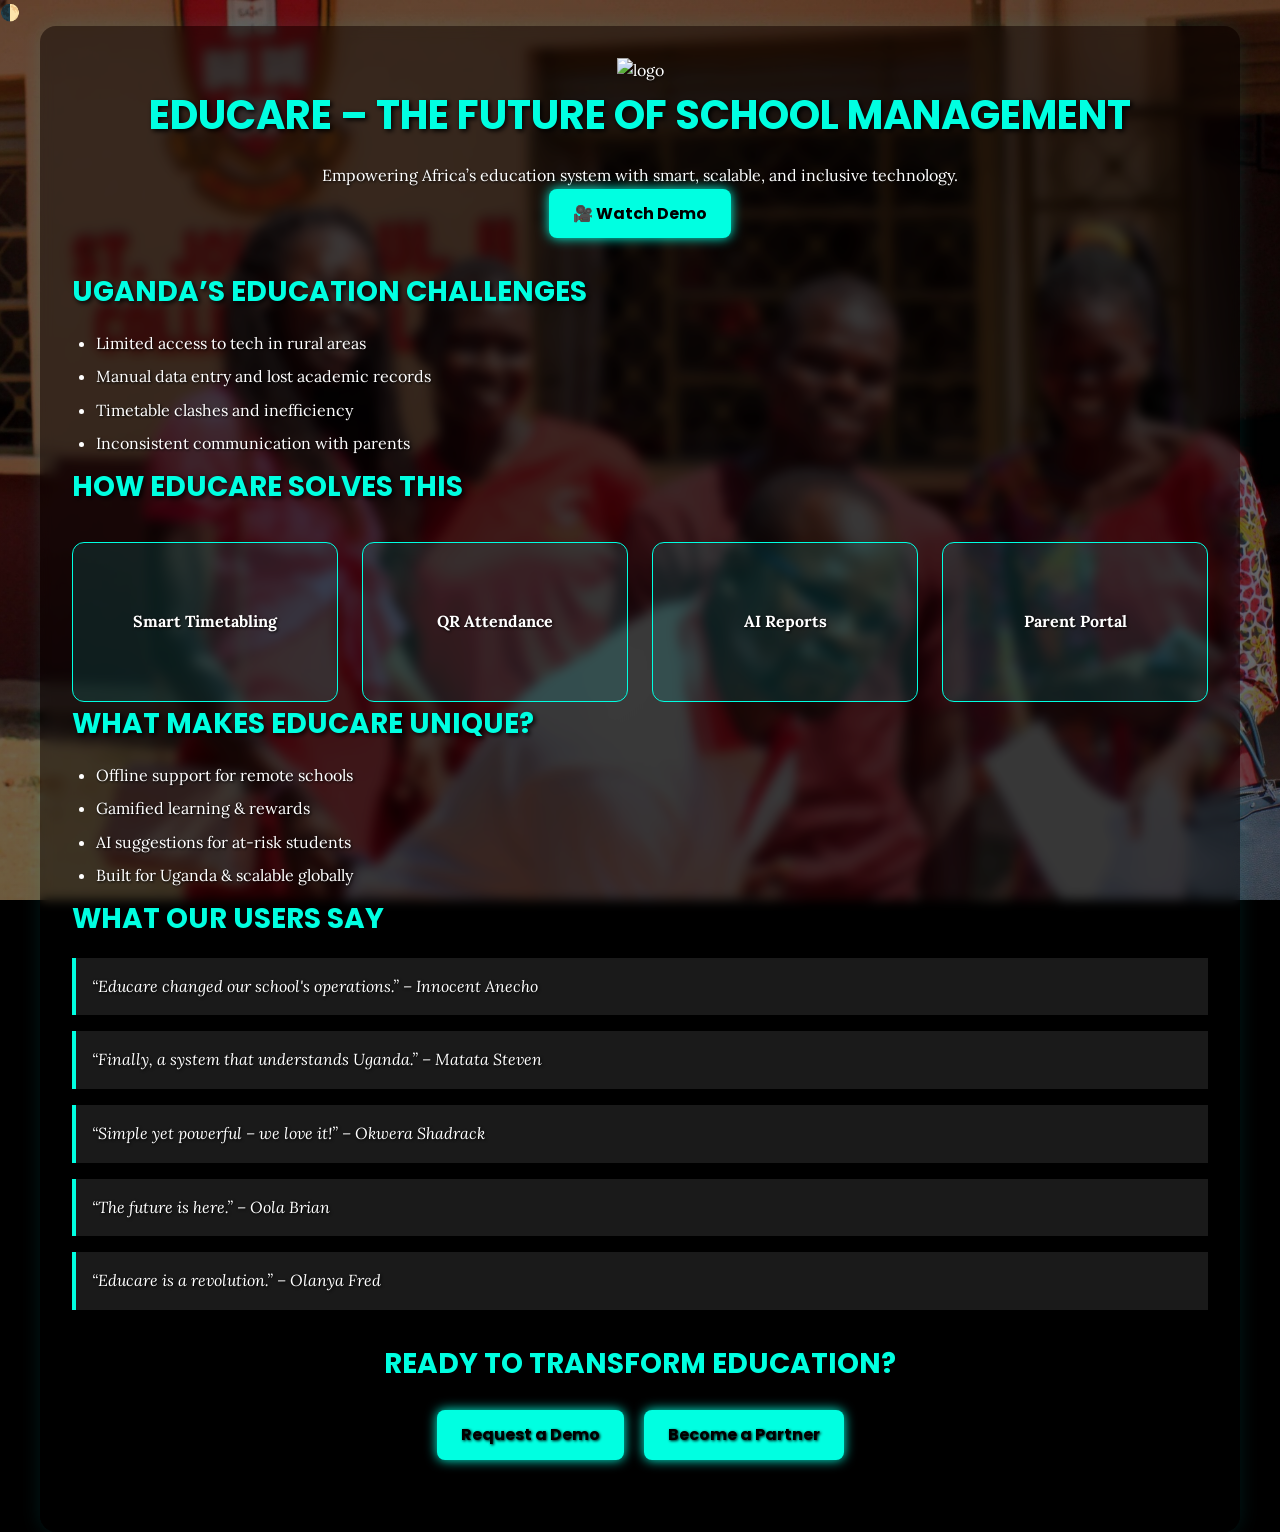
==== commit 16d5d68b: "Update index.html" ====
--- a/index.html
+++ b/index.html
@@ -15,11 +15,11 @@
 
 <!-- Slideshow Background -->
 <div class="slideshow">
-  <div class="slide"><img src="/images/487502481_1133509448787100_7639372951365825303_n.jpg" alt="Background 1"></div>
-  <div class="slide"><img src="/images/490812315_1145646484240063_5426545118071917710_n.jpg" alt="Background 2"></div>
-  <div class="slide"><img src="/images/490981471_1145508134253898_7882244741850157313_n.jpg" alt="Background 3"></div>
-  <div class="slide"><img src="/images/493334440_1155024066635638_5461070899732182191_n.jpg" alt="Background 4"></div>
-  <div class="slide"><img src="/images/493514835_1155022269969151_1241762992016700615_n.jpg" alt="Background 5"></div>
+  <div class="slide"><img src="487502481_1133509448787100_7639372951365825303_n.jpg" alt="Background 1"></div>
+  <div class="slide"><img src="490812315_1145646484240063_5426545118071917710_n.jpg" alt="Background 2"></div>
+  <div class="slide"><img src="490981471_1145508134253898_7882244741850157313_n.jpg" alt="Background 3"></div>
+  <div class="slide"><img src="493334440_1155024066635638_5461070899732182191_n.jpg" alt="Background 4"></div>
+  <div class="slide"><img src="493514835_1155022269969151_1241762992016700615_n.jpg" alt="Background 5"></div>
 </div>
 
 <!-- Main Content -->
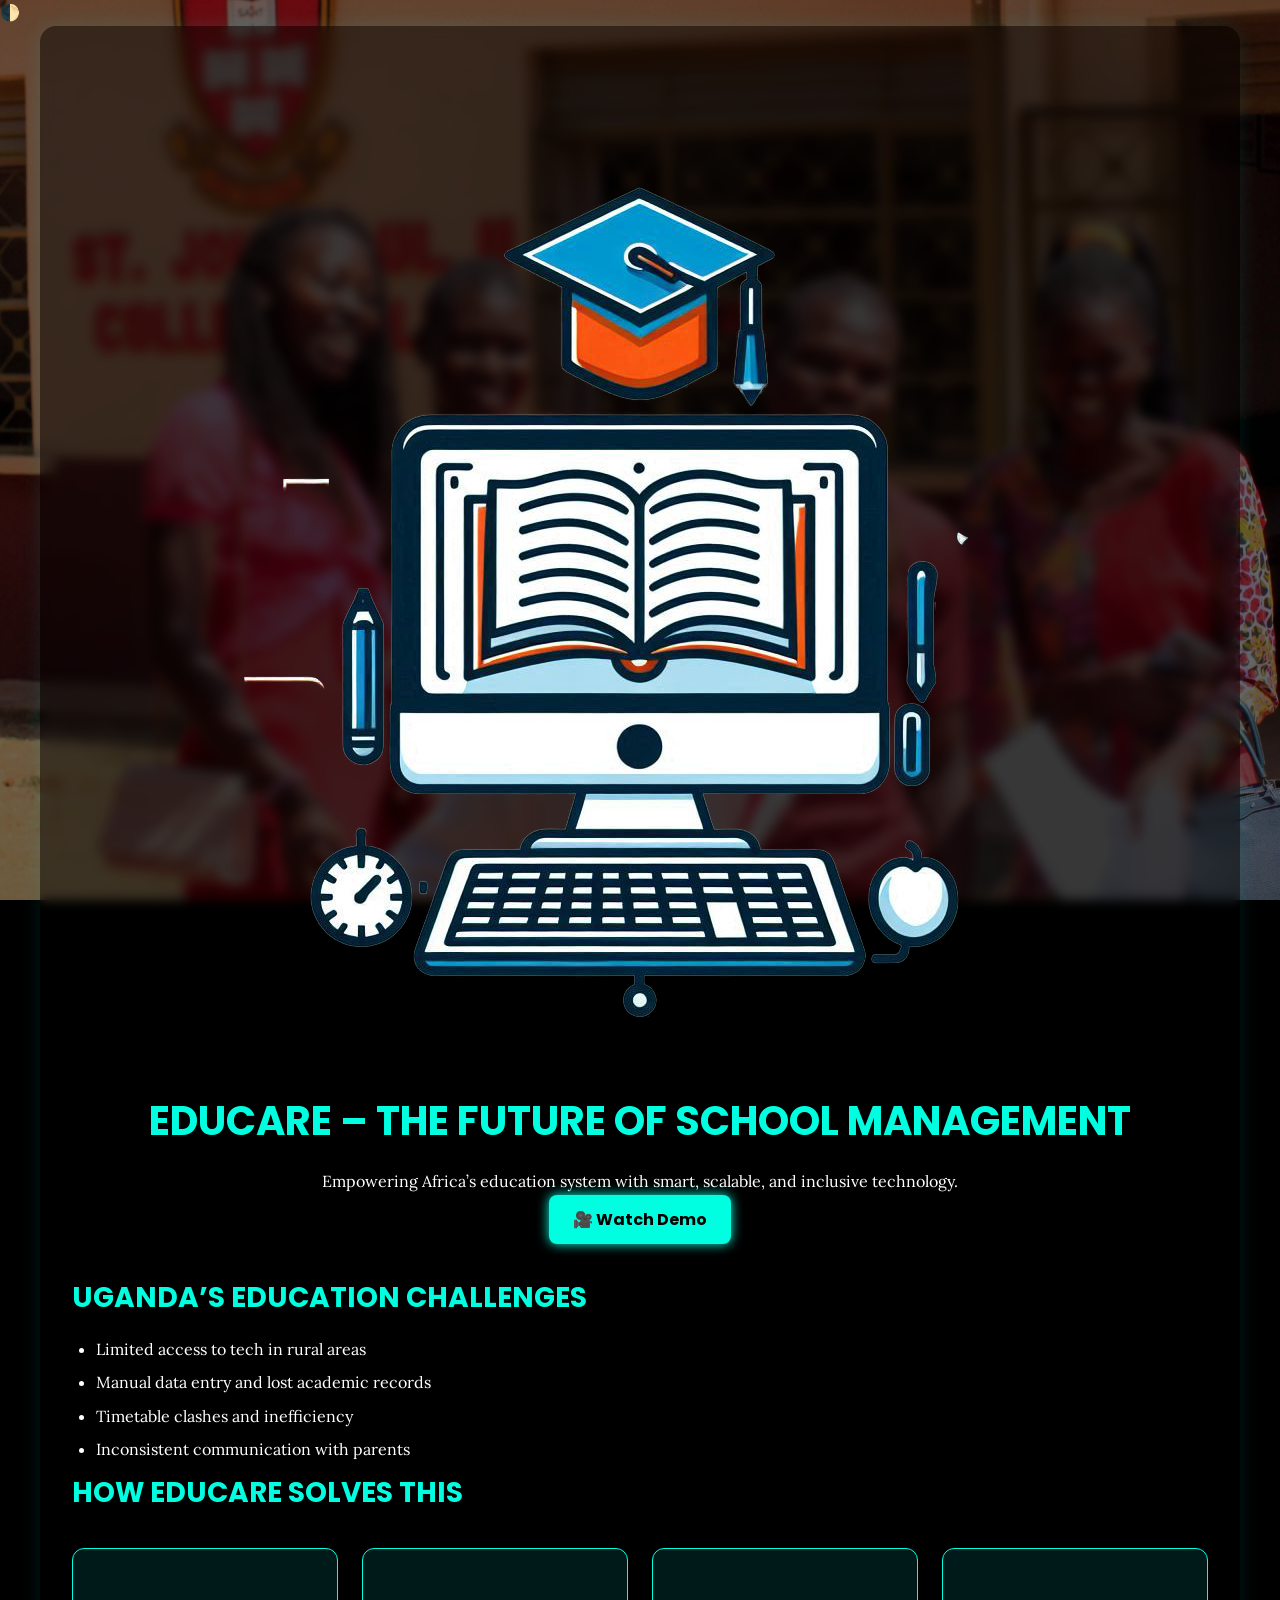
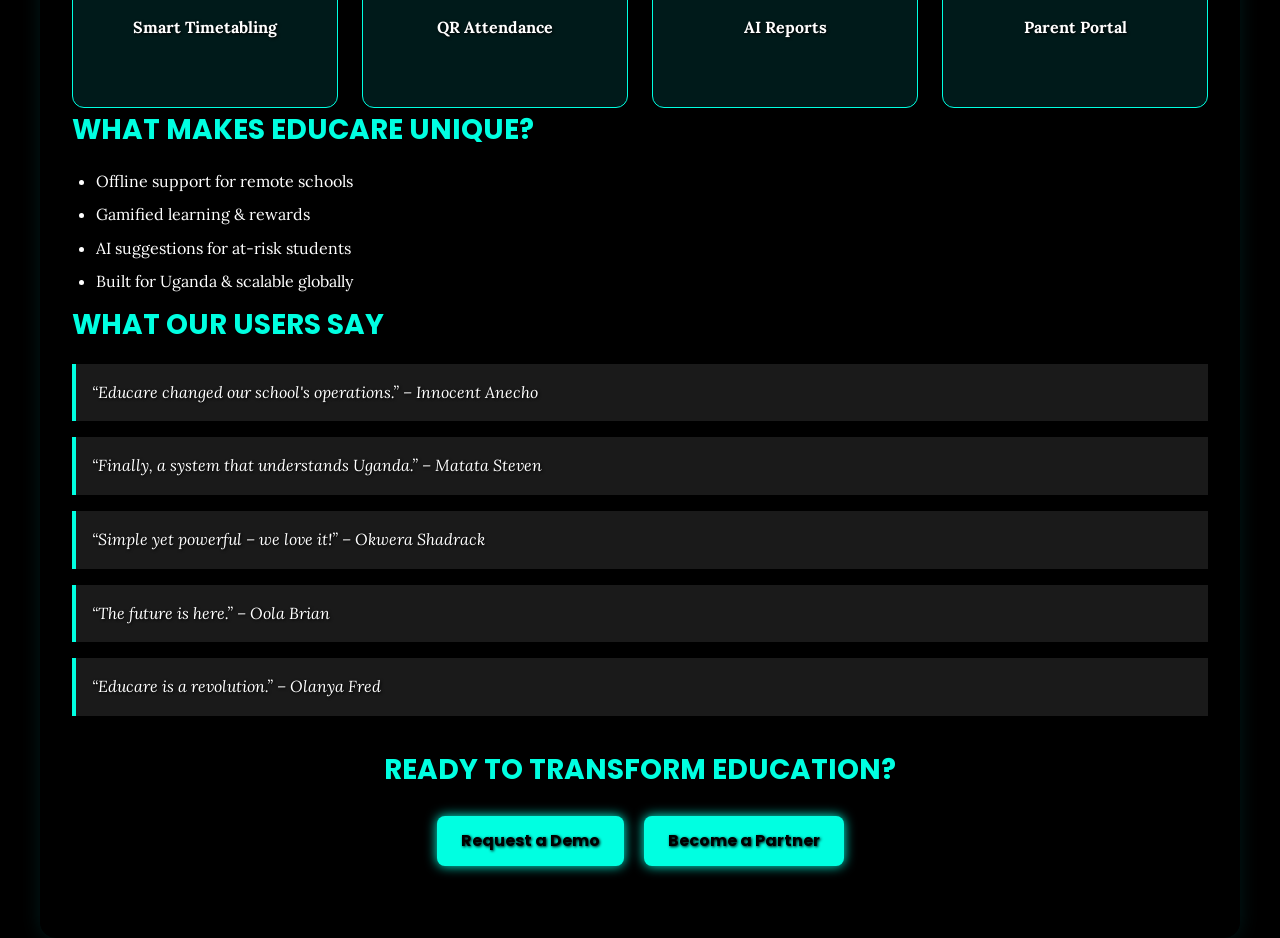
==== commit 6045a134: "Update index.html" ====
--- a/index.html
+++ b/index.html
@@ -26,7 +26,7 @@
 <div class="content">
   <header data-aos="zoom-in">
    
-      <img class="picture-1" src="/images/logo.png" alt="logo">
+      <img src="logo.png" alt="logo">
   
     <h1>Educare – The Future of School Management</h1>
     <p>Empowering Africa’s education system with smart, scalable, and inclusive technology.</p>
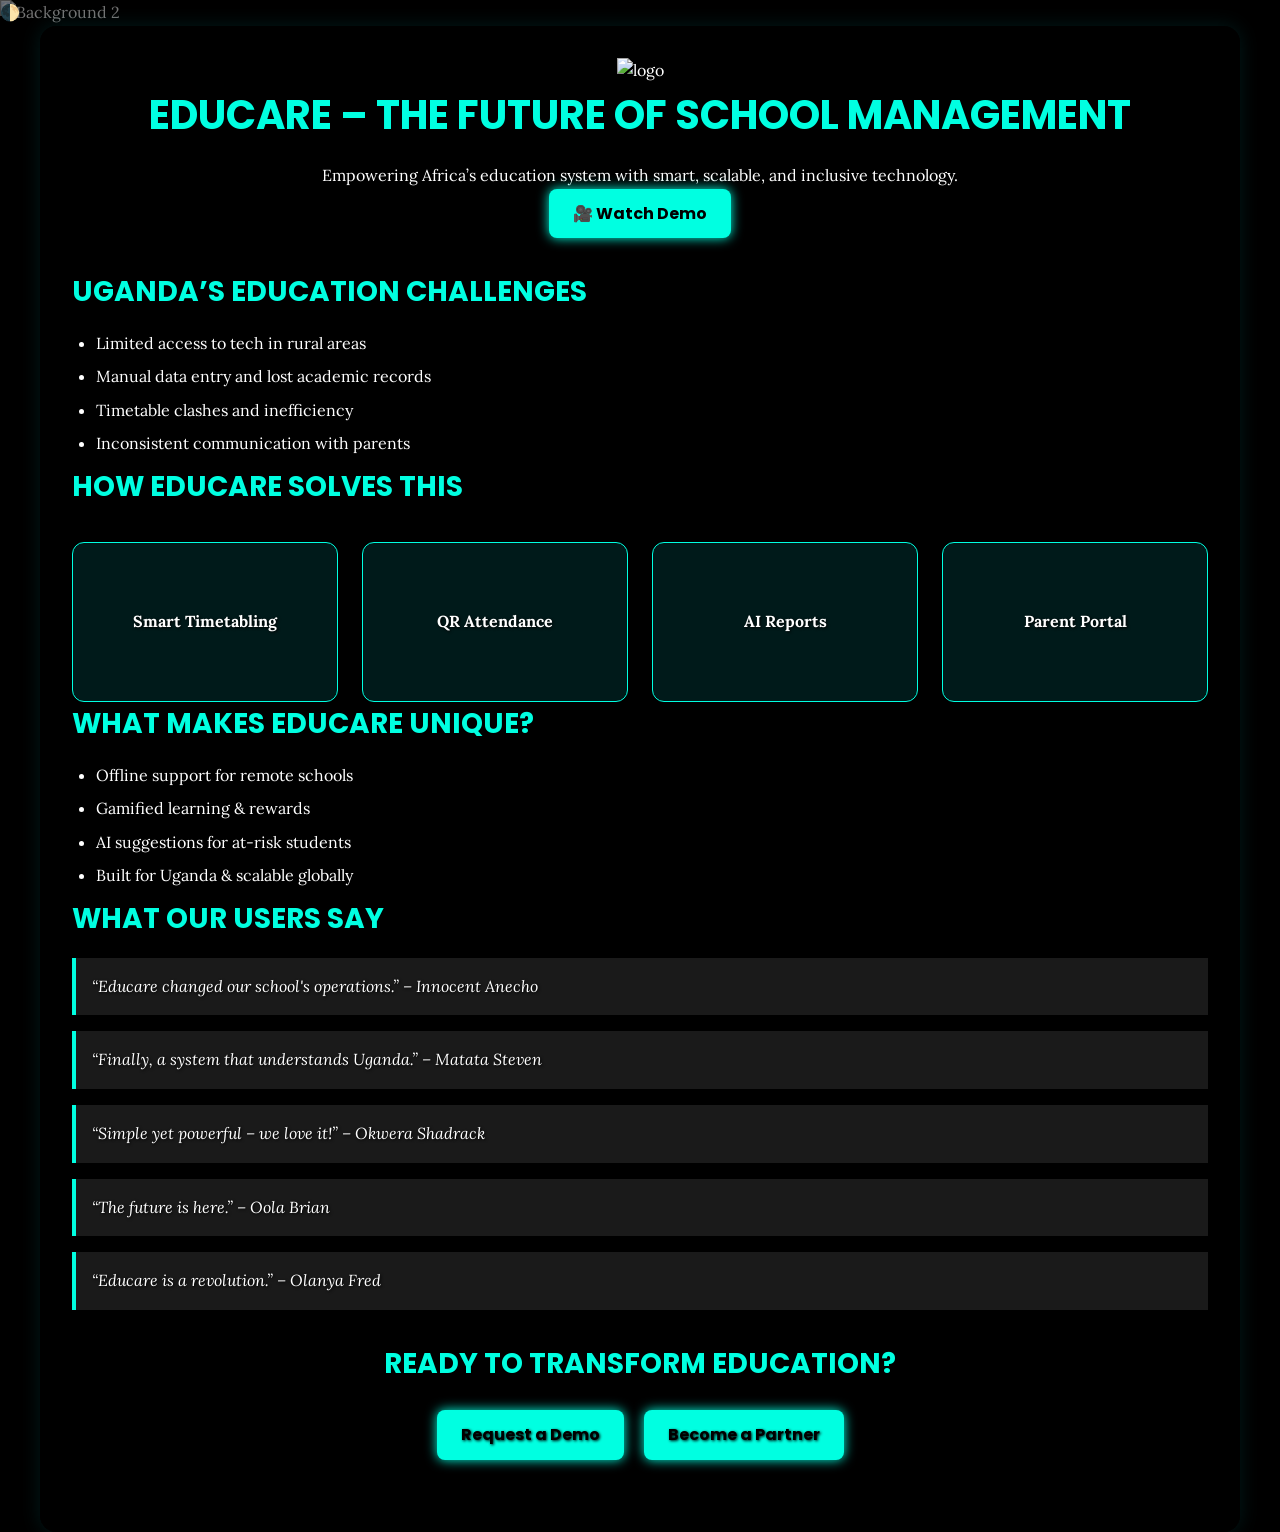
==== commit 8121697b: "Update index.html" ====
--- a/index.html
+++ b/index.html
@@ -15,18 +15,18 @@
 
 <!-- Slideshow Background -->
 <div class="slideshow">
-  <div class="slide"><img src="487502481_1133509448787100_7639372951365825303_n.jpg" alt="Background 1"></div>
-  <div class="slide"><img src="490812315_1145646484240063_5426545118071917710_n.jpg" alt="Background 2"></div>
-  <div class="slide"><img src="490981471_1145508134253898_7882244741850157313_n.jpg" alt="Background 3"></div>
-  <div class="slide"><img src="493334440_1155024066635638_5461070899732182191_n.jpg" alt="Background 4"></div>
-  <div class="slide"><img src="493514835_1155022269969151_1241762992016700615_n.jpg" alt="Background 5"></div>
+  <div class="slide"><img src="/images/487502481_1133509448787100_7639372951365825303_n.jpg" alt="Background 1"></div>
+  <div class="slide"><img src="/images/490812315_1145646484240063_5426545118071917710_n.jpg" alt="Background 2"></div>
+  <div class="slide"><img src="/images/490981471_1145508134253898_7882244741850157313_n.jpg" alt="Background 3"></div>
+  <div class="slide"><img src="/images/493334440_1155024066635638_5461070899732182191_n.jpg" alt="Background 4"></div>
+  <div class="slide"><img src="/images/493514835_1155022269969151_1241762992016700615_n.jpg" alt="Background 5"></div>
 </div>
 
 <!-- Main Content -->
 <div class="content">
   <header data-aos="zoom-in">
    
-      <img src="logo.png" alt="logo">
+      <img class="picture-1" src="/images/logo.png" alt="logo">
   
     <h1>Educare – The Future of School Management</h1>
     <p>Empowering Africa’s education system with smart, scalable, and inclusive technology.</p>
